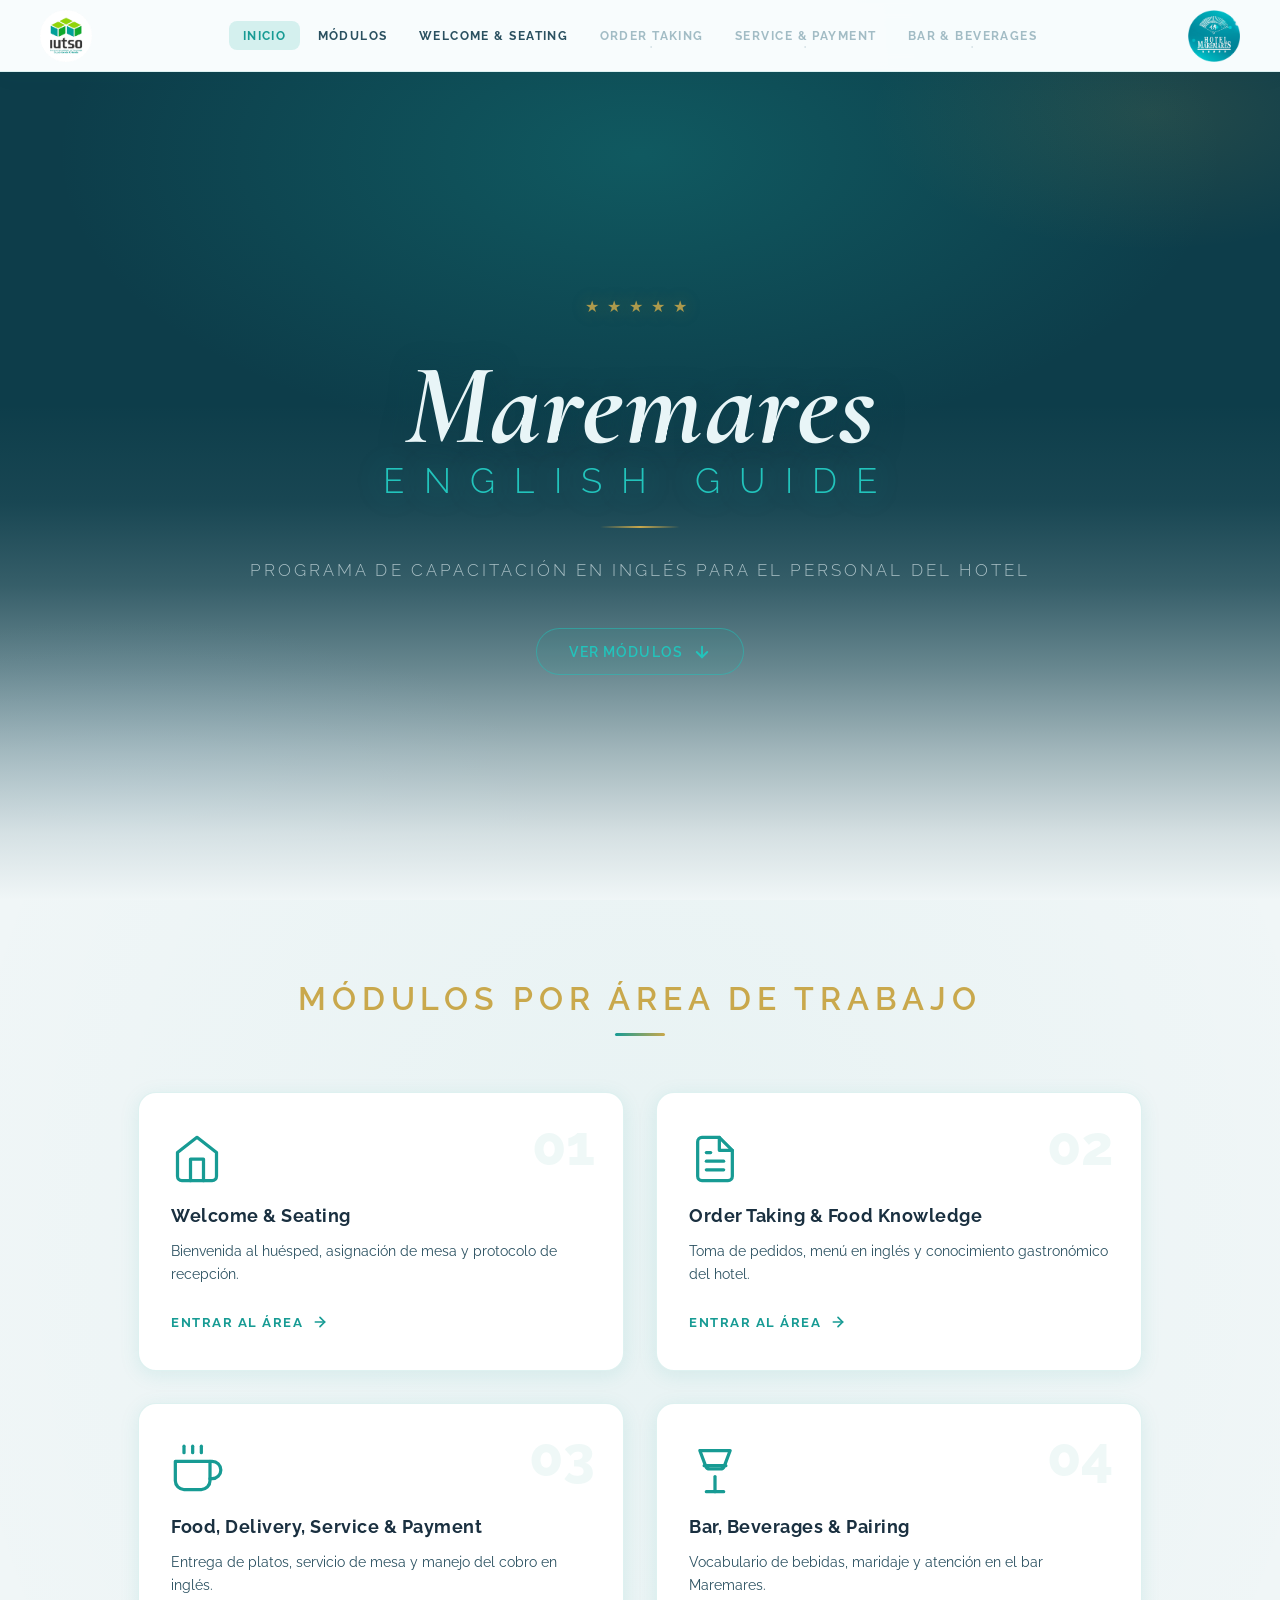
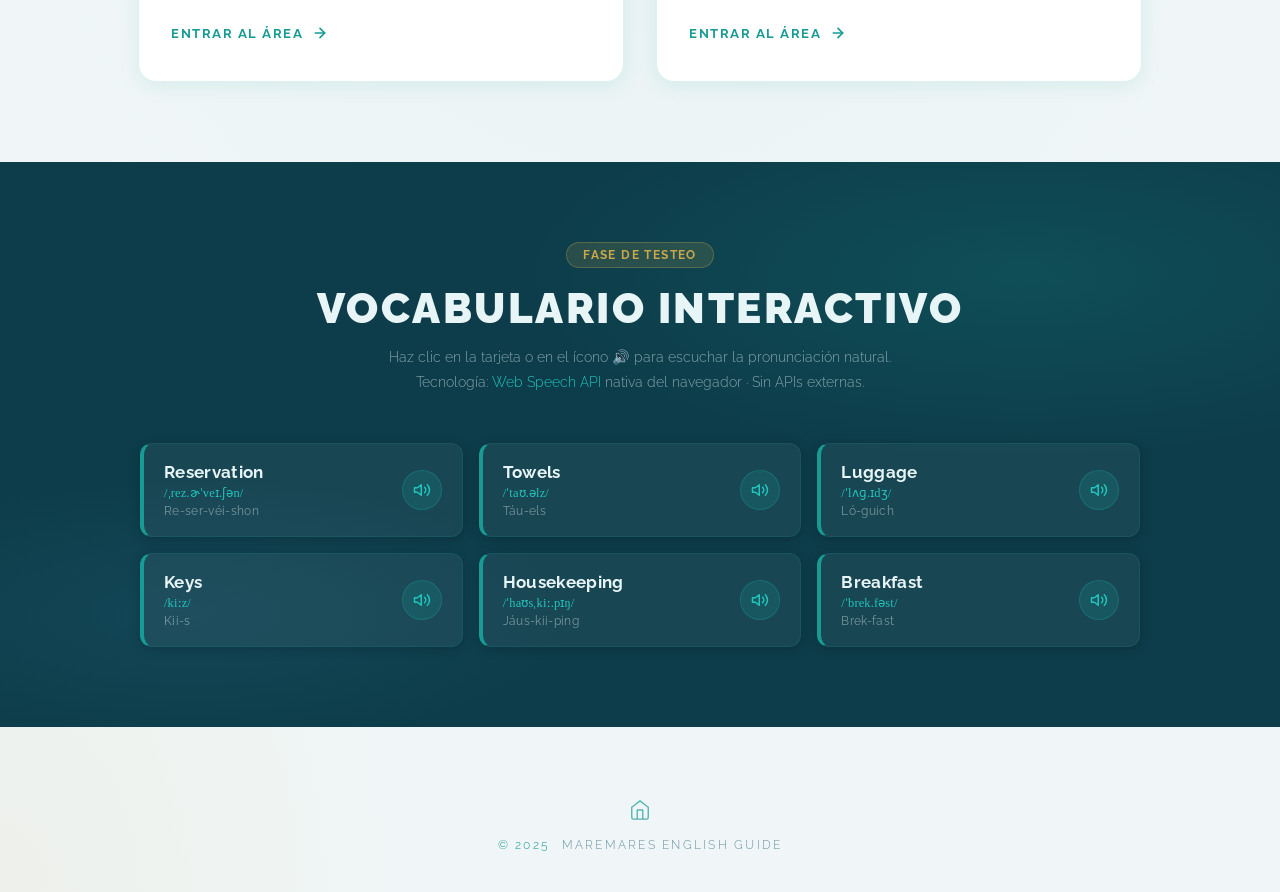
==== index.html @ 32807b3a "Add files via upload" ====
<!DOCTYPE html>
<html lang="es">
<head>
    <meta charset="UTF-8">
    <meta name="viewport" content="width=device-width, initial-scale=1.0">
    <title>Maremares English Guide</title>

    <!-- Google Fonts:
         · Cormorant Garamond → serif de alta gama para el título del hero (usado por marcas como Hermès)
         · Raleway            → geométrica elegante para nav, badges y UI general
    -->
    <link rel="preconnect" href="https://fonts.googleapis.com">
    <link rel="preconnect" href="https://fonts.gstatic.com" crossorigin>
    <link href="https://fonts.googleapis.com/css2?family=Cormorant+Garamond:ital,wght@0,300;0,400;0,500;0,600;0,700;1,300;1,400&family=Raleway:wght@200;300;400;500;600;700;800;900&display=swap" rel="stylesheet">

    <!-- Hoja de estilos principal -->
    <link rel="stylesheet" href="./assets/css/styles.css">
</head>
<body>

    <!-- ==============================
         1. CABECERA (HEADER) + NAV
         Logo izquierda · Nav central · Logo derecha
    ============================== -->
    <header class="site-header">
        <!-- Logo izquierdo: Universidad IUTSO → enlaza a iutso.com -->
        <div class="header-logo header-logo--left">
            <a href="https://www.iutso.com" target="_blank" rel="noopener noreferrer" aria-label="Visitar sitio web de IUTSO">
                <img src="./assets/img/logo-iutso.png" alt="Logo IUTSO">
            </a>
        </div>

        <!-- Navegación central -->
        <nav class="site-nav" aria-label="Navegación principal">
            <a href="#" class="nav-link nav-link--active">Inicio</a>
            <a href="#modulesSection" class="nav-link">Módulos</a>
            <!-- Enlace al Módulo 1 ya creado -->
            <a href="welcome.html" class="nav-link">Welcome &amp; Seating</a>
            <a href="#" class="nav-link nav-link--disabled" aria-disabled="true" title="Próximamente">Order Taking</a>
            <a href="#" class="nav-link nav-link--disabled" aria-disabled="true" title="Próximamente">Service &amp; Payment</a>
            <a href="#" class="nav-link nav-link--disabled" aria-disabled="true" title="Próximamente">Bar &amp; Beverages</a>
        </nav>

        <!-- Logo derecho: Hotel Maremares → enlaza a hotelmaremares.com -->
        <div class="header-logo header-logo--right">
            <a href="https://hotelmaremares.com/" target="_blank" rel="noopener noreferrer" aria-label="Visitar sitio web del Hotel Maremares">
                <img src="./assets/img/logo-maremare.png" alt="Logo Hotel Maremares">
            </a>
        </div>
    </header>

    <!-- ==============================
         2. SECCIÓN HERO — Pantalla completa, sin caja.
         El título ocupa todo el ancho. Fondo degradado turquesa-azul.
    ============================== -->
    <section class="hero-section" id="heroCard">
        <!-- Capa de degradado decorativo (no tapa el fondo, le da ambiente) -->
        <div class="hero-bg-overlay" aria-hidden="true"></div>

        <!-- Contenido centrado verticalmente -->
        <div class="hero-content">
            <div class="hero-stars" aria-hidden="true">★★★★★</div>

            <h1 class="hero-title">
                <span class="hero-title__main">Maremares</span>
                <span class="hero-title__accent">English Guide</span>
            </h1>

            <div class="hero-divider" aria-hidden="true"></div>

            <p class="hero-subtitle">
                Programa de capacitación en inglés para el personal del hotel
            </p>

            <!-- CTA: lleva al grid de módulos con scroll suave -->
            <a href="#modulesSection" class="hero-cta">
                Ver módulos
                <svg xmlns="http://www.w3.org/2000/svg" viewBox="0 0 24 24" fill="none" stroke="currentColor" stroke-width="2.5" stroke-linecap="round" stroke-linejoin="round">
                    <line x1="12" y1="5" x2="12" y2="19"/><polyline points="19,12 12,19 5,12"/>
                </svg>
            </a>
        </div>
    </section>

    <!-- ==============================
         3. SECCIÓN DE MÓDULOS (GRID 2x2)
         Las tarjetas aparecen con animación al hacer scroll (IntersectionObserver).
    ============================== -->
    <section class="modules-section" id="modulesSection">
        <!-- Título de sección (también animado con IntersectionObserver) -->
        <div class="modules-header reveal-element">
            <h2 class="modules-title">Módulos por Área de Trabajo</h2>
            <div class="modules-title-bar" aria-hidden="true"></div>
        </div>

        <!-- Grid 2x2 de tarjetas -->
        <div class="modules-grid" id="modulesGrid">

            <!-- TARJETA 1: Welcome & Seating -->
            <a href="welcome.html" class="module-card reveal-element">
                <div class="module-card__icon" aria-hidden="true">
                    <!-- Ícono SVG: puerta / bienvenida -->
                    <svg xmlns="http://www.w3.org/2000/svg" viewBox="0 0 24 24" fill="none" stroke="currentColor" stroke-width="1.5" stroke-linecap="round" stroke-linejoin="round">
                        <path d="M3 9l9-7 9 7v11a2 2 0 0 1-2 2H5a2 2 0 0 1-2-2z"/>
                        <polyline points="9,22 9,12 15,12 15,22"/>
                    </svg>
                </div>
                <div class="module-card__number" aria-hidden="true">01</div>
                <h3 class="module-card__title">Welcome &amp; Seating</h3>
                <p class="module-card__desc">Bienvenida al huésped, asignación de mesa y protocolo de recepción.</p>
                <div class="module-card__cta">
                    <span>Entrar al Área</span>
                    <svg class="cta-arrow" xmlns="http://www.w3.org/2000/svg" viewBox="0 0 24 24" fill="none" stroke="currentColor" stroke-width="2.5" stroke-linecap="round" stroke-linejoin="round">
                        <line x1="5" y1="12" x2="19" y2="12"/><polyline points="12,5 19,12 12,19"/>
                    </svg>
                </div>
            </a>

            <!-- TARJETA 2: Order Taking & Food Knowledge -->
            <a href="#" class="module-card reveal-element">
                <div class="module-card__icon" aria-hidden="true">
                    <!-- Ícono SVG: bloc de notas / pedido -->
                    <svg xmlns="http://www.w3.org/2000/svg" viewBox="0 0 24 24" fill="none" stroke="currentColor" stroke-width="1.5" stroke-linecap="round" stroke-linejoin="round">
                        <path d="M14 2H6a2 2 0 0 0-2 2v16a2 2 0 0 0 2 2h12a2 2 0 0 0 2-2V8z"/>
                        <polyline points="14,2 14,8 20,8"/>
                        <line x1="16" y1="13" x2="8" y2="13"/><line x1="16" y1="17" x2="8" y2="17"/>
                        <polyline points="10,9 9,9 8,9"/>
                    </svg>
                </div>
                <div class="module-card__number" aria-hidden="true">02</div>
                <h3 class="module-card__title">Order Taking &amp; Food Knowledge</h3>
                <p class="module-card__desc">Toma de pedidos, menú en inglés y conocimiento gastronómico del hotel.</p>
                <div class="module-card__cta">
                    <span>Entrar al Área</span>
                    <svg class="cta-arrow" xmlns="http://www.w3.org/2000/svg" viewBox="0 0 24 24" fill="none" stroke="currentColor" stroke-width="2.5" stroke-linecap="round" stroke-linejoin="round">
                        <line x1="5" y1="12" x2="19" y2="12"/><polyline points="12,5 19,12 12,19"/>
                    </svg>
                </div>
            </a>

            <!-- TARJETA 3: Food, Delivery, Service & Payment -->
            <a href="#" class="module-card reveal-element">
                <div class="module-card__icon" aria-hidden="true">
                    <!-- Ícono SVG: bandeja / servicio -->
                    <svg xmlns="http://www.w3.org/2000/svg" viewBox="0 0 24 24" fill="none" stroke="currentColor" stroke-width="1.5" stroke-linecap="round" stroke-linejoin="round">
                        <path d="M18 8h1a4 4 0 0 1 0 8h-1"/>
                        <path d="M2 8h16v9a4 4 0 0 1-4 4H6a4 4 0 0 1-4-4V8z"/>
                        <line x1="6" y1="1" x2="6" y2="4"/><line x1="10" y1="1" x2="10" y2="4"/>
                        <line x1="14" y1="1" x2="14" y2="4"/>
                    </svg>
                </div>
                <div class="module-card__number" aria-hidden="true">03</div>
                <h3 class="module-card__title">Food, Delivery, Service &amp; Payment</h3>
                <p class="module-card__desc">Entrega de platos, servicio de mesa y manejo del cobro en inglés.</p>
                <div class="module-card__cta">
                    <span>Entrar al Área</span>
                    <svg class="cta-arrow" xmlns="http://www.w3.org/2000/svg" viewBox="0 0 24 24" fill="none" stroke="currentColor" stroke-width="2.5" stroke-linecap="round" stroke-linejoin="round">
                        <line x1="5" y1="12" x2="19" y2="12"/><polyline points="12,5 19,12 12,19"/>
                    </svg>
                </div>
            </a>

            <!-- TARJETA 4: Bar, Beverages & Pairing -->
            <a href="#" class="module-card reveal-element">
                <div class="module-card__icon" aria-hidden="true">
                    <!-- Ícono SVG: copa de vino -->
                    <svg xmlns="http://www.w3.org/2000/svg" viewBox="0 0 24 24" fill="none" stroke="currentColor" stroke-width="1.5" stroke-linecap="round" stroke-linejoin="round">
                        <path d="M8 22h8"/><path d="M7 10h10"/>
                        <path d="M12 15v7"/><path d="M5 3h14l-2.7 7.2a2 2 0 0 1-1.9 1.3H9.6a2 2 0 0 1-1.9-1.3L5 3z"/>
                    </svg>
                </div>
                <div class="module-card__number" aria-hidden="true">04</div>
                <h3 class="module-card__title">Bar, Beverages &amp; Pairing</h3>
                <p class="module-card__desc">Vocabulario de bebidas, maridaje y atención en el bar Maremares.</p>
                <div class="module-card__cta">
                    <span>Entrar al Área</span>
                    <svg class="cta-arrow" xmlns="http://www.w3.org/2000/svg" viewBox="0 0 24 24" fill="none" stroke="currentColor" stroke-width="2.5" stroke-linecap="round" stroke-linejoin="round">
                        <line x1="5" y1="12" x2="19" y2="12"/><polyline points="12,5 19,12 12,19"/>
                    </svg>
                </div>
            </a>

        </div><!-- /modules-grid -->
    </section>

    <!-- ======================================================
         3B. SECCIÓN DE PRUEBA: VOCABULARIO INTERACTIVO
         Prueba provisional de pronunciación con Web Speech API.
         Ubicada antes del footer, independiente del grid de módulos.
    ====================================================== -->
    <section class="vocab-test-section" id="vocab-test" aria-label="Prueba de vocabulario interactivo">

        <!-- Cabecera de la sección -->
        <div class="vocab-test-header">
            <span class="vocab-test-badge">Fase de Testeo</span>
            <h2 class="vocab-test-title">Vocabulario Interactivo</h2>
            <p class="vocab-test-subtitle">
                Haz clic en la tarjeta o en el ícono <strong>🔊</strong> para escuchar la pronunciación natural.<br>
                Tecnología: <em>Web Speech API</em> nativa del navegador · Sin APIs externas.
            </p>
        </div>

        <!-- Grid de tarjetas de vocabulario -->
        <div class="vocab-grid-container" id="vocabGrid">

            <!-- Tarjeta 1 -->
            <div class="vocab-card" data-word="Reservation" role="button" tabindex="0" aria-label="Escuchar pronunciación de Reservation">
                <div class="vocab-card__body">
                    <span class="vocab-word">Reservation</span>
                    <span class="vocab-phonetic">/ˌrez.ɚˈveɪ.ʃən/</span>
                    <span class="vocab-guide">Re-ser-véi-shon</span>
                </div>
                <button class="vocab-speak-btn" aria-label="Reproducir Reservation" title="Escuchar">
                    <svg xmlns="http://www.w3.org/2000/svg" viewBox="0 0 24 24" fill="none" stroke="currentColor" stroke-width="2" stroke-linecap="round" stroke-linejoin="round">
                        <polygon points="11,5 6,9 2,9 2,15 6,15 11,19"/>
                        <path d="M19.07 4.93a10 10 0 0 1 0 14.14"/>
                        <path d="M15.54 8.46a5 5 0 0 1 0 7.07"/>
                    </svg>
                </button>
            </div>

            <!-- Tarjeta 2 -->
            <div class="vocab-card" data-word="Towels" role="button" tabindex="0" aria-label="Escuchar pronunciación de Towels">
                <div class="vocab-card__body">
                    <span class="vocab-word">Towels</span>
                    <span class="vocab-phonetic">/ˈtaʊ.əlz/</span>
                    <span class="vocab-guide">Táu-els</span>
                </div>
                <button class="vocab-speak-btn" aria-label="Reproducir Towels" title="Escuchar">
                    <svg xmlns="http://www.w3.org/2000/svg" viewBox="0 0 24 24" fill="none" stroke="currentColor" stroke-width="2" stroke-linecap="round" stroke-linejoin="round">
                        <polygon points="11,5 6,9 2,9 2,15 6,15 11,19"/>
                        <path d="M19.07 4.93a10 10 0 0 1 0 14.14"/>
                        <path d="M15.54 8.46a5 5 0 0 1 0 7.07"/>
                    </svg>
                </button>
            </div>

            <!-- Tarjeta 3 -->
            <div class="vocab-card" data-word="Luggage" role="button" tabindex="0" aria-label="Escuchar pronunciación de Luggage">
                <div class="vocab-card__body">
                    <span class="vocab-word">Luggage</span>
                    <span class="vocab-phonetic">/ˈlʌɡ.ɪdʒ/</span>
                    <span class="vocab-guide">Ló-guich</span>
                </div>
                <button class="vocab-speak-btn" aria-label="Reproducir Luggage" title="Escuchar">
                    <svg xmlns="http://www.w3.org/2000/svg" viewBox="0 0 24 24" fill="none" stroke="currentColor" stroke-width="2" stroke-linecap="round" stroke-linejoin="round">
                        <polygon points="11,5 6,9 2,9 2,15 6,15 11,19"/>
                        <path d="M19.07 4.93a10 10 0 0 1 0 14.14"/>
                        <path d="M15.54 8.46a5 5 0 0 1 0 7.07"/>
                    </svg>
                </button>
            </div>

            <!-- Tarjeta 4 -->
            <div class="vocab-card" data-word="Keys" role="button" tabindex="0" aria-label="Escuchar pronunciación de Keys">
                <div class="vocab-card__body">
                    <span class="vocab-word">Keys</span>
                    <span class="vocab-phonetic">/kiːz/</span>
                    <span class="vocab-guide">Kii-s</span>
                </div>
                <button class="vocab-speak-btn" aria-label="Reproducir Keys" title="Escuchar">
                    <svg xmlns="http://www.w3.org/2000/svg" viewBox="0 0 24 24" fill="none" stroke="currentColor" stroke-width="2" stroke-linecap="round" stroke-linejoin="round">
                        <polygon points="11,5 6,9 2,9 2,15 6,15 11,19"/>
                        <path d="M19.07 4.93a10 10 0 0 1 0 14.14"/>
                        <path d="M15.54 8.46a5 5 0 0 1 0 7.07"/>
                    </svg>
                </button>
            </div>

            <!-- Tarjeta 5 -->
            <div class="vocab-card" data-word="Housekeeping" role="button" tabindex="0" aria-label="Escuchar pronunciación de Housekeeping">
                <div class="vocab-card__body">
                    <span class="vocab-word">Housekeeping</span>
                    <span class="vocab-phonetic">/ˈhaʊsˌkiː.pɪŋ/</span>
                    <span class="vocab-guide">Jáus-kii-ping</span>
                </div>
                <button class="vocab-speak-btn" aria-label="Reproducir Housekeeping" title="Escuchar">
                    <svg xmlns="http://www.w3.org/2000/svg" viewBox="0 0 24 24" fill="none" stroke="currentColor" stroke-width="2" stroke-linecap="round" stroke-linejoin="round">
                        <polygon points="11,5 6,9 2,9 2,15 6,15 11,19"/>
                        <path d="M19.07 4.93a10 10 0 0 1 0 14.14"/>
                        <path d="M15.54 8.46a5 5 0 0 1 0 7.07"/>
                    </svg>
                </button>
            </div>

            <!-- Tarjeta 6 -->
            <div class="vocab-card" data-word="Breakfast" role="button" tabindex="0" aria-label="Escuchar pronunciación de Breakfast">
                <div class="vocab-card__body">
                    <span class="vocab-word">Breakfast</span>
                    <span class="vocab-phonetic">/ˈbrek.fəst/</span>
                    <span class="vocab-guide">Brek-fast</span>
                </div>
                <button class="vocab-speak-btn" aria-label="Reproducir Breakfast" title="Escuchar">
                    <svg xmlns="http://www.w3.org/2000/svg" viewBox="0 0 24 24" fill="none" stroke="currentColor" stroke-width="2" stroke-linecap="round" stroke-linejoin="round">
                        <polygon points="11,5 6,9 2,9 2,15 6,15 11,19"/>
                        <path d="M19.07 4.93a10 10 0 0 1 0 14.14"/>
                        <path d="M15.54 8.46a5 5 0 0 1 0 7.07"/>
                    </svg>
                </button>
            </div>

        </div><!-- /vocab-grid-container -->
    </section><!-- /vocab-test-section -->


    <!-- ==============================
         4. FOOTER
         Minimalista, centrado, tipografía fina.
    ============================== -->
    <footer class="site-footer">
        <div class="footer-inner">
            <!-- Ícono Home SVG -->
            <a href="#" class="footer-home-link" aria-label="Ir al inicio">
                <svg class="footer-icon" xmlns="http://www.w3.org/2000/svg" viewBox="0 0 24 24" fill="none" stroke="currentColor" stroke-width="1.5" stroke-linecap="round" stroke-linejoin="round">
                    <path d="M3 9l9-7 9 7v11a2 2 0 0 1-2 2H5a2 2 0 0 1-2-2z"/>
                    <polyline points="9,22 9,12 15,12 15,22"/>
                </svg>
            </a>
            <p class="footer-text">
                <span class="footer-copy">&copy; 2025</span>
                Maremares English Guide
            </p>
        </div>
    </footer>

    <!-- Script principal al final del body (buena práctica: DOM ya cargado) -->
    <script src="./assets/js/main.js"></script>

</body>
</html>
---- assets/css/styles.css ----
/* ================================================================
   MAREMARES ENGLISH GUIDE — styles.css
   Hotel Maremares Lechería · 5 Estrellas
   ================================================================ */


/* ----------------------------------------------------------------
   1. VARIABLES GLOBALES (:root)  ← PALETA LUMINOSA "RESORT DE LUJO"
   Aquí centralizamos todos los colores, fuentes y valores reutilizables.
   Si quieres cambiar el turquesa de toda la app, solo cambias aquí.
   ---------------------------------------------------------------- */
:root {
    /* ── Turquesa Maremares (Color principal del logo) ── */
    --color-primary:        #179b94;   /* Turquesa vibrante: color corporativo principal */
    --color-primary-dark:   #0f7068;   /* Turquesa oscuro: hover, bordes activos */
    --color-primary-glow:   #22c4bc;   /* Turquesa claro: brillos, iconos */
    --color-primary-light:  #d4f0ee;   /* Turquesa muy pálido: fondos sutiles */

    /* ── Azul del Logo Maremares ──
       El azul que aparece en el logo NO es navy oscuro.
       Es un azul petróleo/acero, cercano al agua profunda del Caribe. */
    --color-blue:           #2a6b8a;   /* Azul Maremares: agua profunda */
    --color-blue-dark:      #1e4f67;   /* Azul oscuro: texto sobre claro, hover */
    --color-blue-light:     #ddedf5;   /* Azul muy claro: fondos de acento */

    /* ── Dorado 5 Estrellas ── */
    --color-gold:           #c9a84c;   /* Dorado suave: estrellas, líneas decorativas */
    --color-gold-light:     #e8c96a;   /* Dorado brillante: hover de detalles */

    /* ── Fondos ──
       El hero tiene su propio fondo oscuro turquesa-azul.
       El resto de la página (grid, footer) es claro y luminoso. */
    --bg-page:              #f0f6f7;   /* Fondo general: gris-agua muy claro */
    --bg-card:              #ffffff;   /* Tarjetas: blanco puro */
    --bg-hero:              #0d3d4a;   /* Hero: azul-petróleo profundo (como el océano) */

    /* ── Textos ── */
    --text-hero:            #e8f5f7;   /* Texto sobre fondo oscuro del hero */
    --text-dark:            #1a3040;   /* Títulos: azul marino muy oscuro */
    --text-body:            #2a5060;   /* Cuerpo: azul petróleo medio */
    --text-muted:           #6a92a0;   /* Secundario: azul grisáceo */
    --text-white:           #ffffff;

    /* ── Sombras con tinte turquesa ── */
    --shadow-card:          0 4px 20px rgba(23, 155, 148, 0.10);
    --shadow-card-hover:    0 14px 40px rgba(23, 155, 148, 0.24);

    /* ── Bordes ── */
    --border-card:          rgba(23, 155, 148, 0.14);
    --border-card-hover:    rgba(23, 155, 148, 0.55);

    /* ── Tipografía y Medidas ── */
    --font-primary:         'Raleway', sans-serif;      /* UI general: nav, botones, cards */
    --font-display:         'Cormorant Garamond', serif; /* Títulos hero: elegancia de lujo */
    --spacing-section:      5rem;
    --radius-card:          18px;
    --transition-smooth:    0.35s cubic-bezier(0.25, 0.46, 0.45, 0.94);
}


/* ----------------------------------------------------------------
   2. RESET Y BASE GLOBAL
   ---------------------------------------------------------------- */
*, *::before, *::after {
    margin: 0;
    padding: 0;
    box-sizing: border-box;
}

html {
    scroll-behavior: smooth; /* Scroll suave al hacer clic en anclas */
    font-size: 16px;
}

body {
    font-family: var(--font-primary);
    /* Usamos la nueva variable de fondo luminoso claro */
    background-color: var(--bg-page);
    /* Los textos ahora son oscuros (legibles sobre fondo claro) */
    color: var(--text-dark);
    min-height: 100vh;
    overflow-x: hidden;

    /* ✨ Gradientes de luz: turquesa y dorado MUY sutiles sobre fondo claro.
       Simulan el reflejo de la luz natural en una piscina de resort.
       Si subes mucho la opacidad el fondo se ve "sucio"; este nivel es el justo. */
    background-image:
        /* Halo turquesa suave en la esquina superior derecha (luz de ventana) */
        radial-gradient(ellipse 60% 40% at 95% 0%,   rgba(23, 155, 148, 0.09) 0%, transparent 70%),
        /* Halo dorado muy tenue en la esquina inferior izquierda */
        radial-gradient(ellipse 50% 35% at 0%  100%, rgba(201, 168, 76,  0.07) 0%, transparent 65%),
        /* Halo turquesa suave centrado (profundidad de piscina) */
        radial-gradient(ellipse 80% 50% at 50% 50%,  rgba(23, 155, 148, 0.04) 0%, transparent 70%);
}

a {
    text-decoration: none;
    color: inherit;
}

img {
    display: block;
    max-width: 100%;
    height: auto;
}


/* ----------------------------------------------------------------
   3. HEADER + NAV
   Logos en los extremos · Nav funcional en el centro.
   ---------------------------------------------------------------- */
.site-header {
    display: flex;
    justify-content: space-between;
    align-items: center;
    padding: 0 2.5rem;          /* Sin padding vertical: la altura la dan los logos */
    height: 72px;               /* Altura fija: el nav queda perfectamente centrado */
    position: sticky;
    top: 0;
    z-index: 1000;              /* Prioridad superior para que el contenido no se superponga */

    /* Fondo blanco translúcido: crea separación del hero sin cortar el color */
    background: rgba(248, 252, 253, 0.96);
    backdrop-filter: blur(10px);
    -webkit-backdrop-filter: blur(10px);
    border-bottom: 1px solid rgba(23, 155, 148, 0.12);
    box-shadow: 0 1px 20px rgba(13, 61, 74, 0.08);
}

.header-logo {
    flex: 0 0 auto;             /* Los logos NO se estiran: tamaño fijo */
}

.header-logo--left {
    display: flex;
    justify-content: flex-start;
}

.header-logo--right {
    display: flex;
    justify-content: flex-end;
}

.header-logo img {
    height: 52px;
    width: auto;
    object-fit: contain;
    transition: transform var(--transition-smooth), opacity var(--transition-smooth);
}

.header-logo img:hover {
    transform: scale(1.05);
    opacity: 0.85;
}

/* ── NAVEGACIÓN CENTRAL ──
   flex: 1 hace que el nav ocupe todo el espacio entre los dos logos.
   El nav agrupa sus links con justify-content: center. */
.site-nav {
    display: flex;
    align-items: center;
    justify-content: center;
    gap: 0.25rem;
    flex: 1;                    /* Ocupa todo el espacio entre logos */
    padding: 0 1.5rem;
}

.nav-link {
    padding: 0.45rem 0.85rem;
    border-radius: 8px;
    font-size: 0.75rem;
    font-weight: 700;               /* Raleway 700: nítido y limpio en tamaños pequeños */
    letter-spacing: 0.12em;         /* Raleway luce mejor con más espacio entre letras */
    text-transform: uppercase;      /* Mayúsculas: estilo de nav de revista de lujo */
    color: var(--text-body);
    white-space: nowrap;
    transition: background var(--transition-smooth), color var(--transition-smooth);
    position: relative;
}

/* Link activo: resaltado turquesa */
.nav-link--active {
    color: var(--color-primary);
    background: var(--color-primary-light);
}

/* Hover en links normales */
.nav-link:not(.nav-link--disabled):not(.nav-link--active):hover {
    background: var(--color-primary-light);
    color: var(--color-primary-dark);
}

/* Links deshabilitados (páginas no creadas aún):
   se ven apagados y muestran un tooltip "Próximamente" via title attr */
.nav-link--disabled {
    color: var(--text-muted);
    opacity: 0.6;
    cursor: not-allowed;
    pointer-events: none;       /* No hacen nada al hacer clic */
}

/* Pequeño punto indicador bajo los links de área (secciones internas) */
.nav-link--disabled::after {
    content: '·';
    position: absolute;
    bottom: -2px;
    left: 50%;
    transform: translateX(-50%);
    color: var(--text-muted);
    font-size: 0.6rem;
    opacity: 0.5;
}


/* ----------------------------------------------------------------
   4. HERO SECTION — PANTALLA COMPLETA
   Sin caja ni glassmorphism. El fondo ES el diseño.
   Fondo: azul-petróleo del logo, con capas de luz.
   ---------------------------------------------------------------- */
.hero-section {
    position: relative;
    display: flex;
    justify-content: center;
    align-items: center;
    /* 100svh: viewport dinámico (descuenta la barra del navegador en móvil) */
    min-height: calc(100svh - 72px);
    width: 100%;
    overflow: hidden;
    text-align: center;

    /* Fondo base: el azul-petróleo oscuro del logo Maremares */
    background-color: var(--bg-hero);

    /* Capas de luz sobre el fondo oscuro: dan la sensación de piscina iluminada */
    background-image:
        /* Luz principal: turquesa suave desde arriba al centro */
        radial-gradient(ellipse 70% 55% at 50% 10%, rgba(23, 155, 148, 0.30) 0%, transparent 65%),
        /* Luz secundaria: azul desde abajo-izquierda (reflejo de agua) */
        radial-gradient(ellipse 55% 40% at 10% 90%, rgba(42, 107, 138, 0.35) 0%, transparent 60%),
        /* Brillo dorado muy sutil en la esquina superior derecha */
        radial-gradient(ellipse 40% 30% at 90% 5%,  rgba(201, 168, 76,  0.12) 0%, transparent 55%);
}

/* Overlay de gradiente inferior: crea una transición suave hacia la siguiente sección */
.hero-bg-overlay {
    position: absolute;
    inset: 0;
    /* Degradado con múltiples paradas intermedias para una transición suave.
       La clave es no dar saltos bruscos de opacidad: cada paso es pequeño.
       Empieza a desvanecerse desde el 40% y llega al color del fondo al 100%. */
    background: linear-gradient(
        to bottom,
        transparent                     0%,
        transparent                    40%,   /* Zona limpia: el fondo del hero se ve íntegro */
        rgba(240, 246, 247, 0.05)      52%,   /* Apenas empieza — casi imperceptible */
        rgba(240, 246, 247, 0.18)      62%,   /* Suave inicio visible */
        rgba(240, 246, 247, 0.40)      72%,   /* Aceleración gradual */
        rgba(240, 246, 247, 0.65)      82%,   /* Zona media: ya se nota el claro */
        rgba(240, 246, 247, 0.88)      92%,   /* Casi llegando al fondo de la página */
        var(--bg-page)                100%    /* Funde perfectamente con la sección de módulos */
    );
    pointer-events: none;
}

/* Contenedor del texto: centrado, ocupa el ancho total */
.hero-content {
    position: relative;         /* Para estar sobre el overlay */
    z-index: 1;
    width: 100%;
    max-width: 1000px;
    padding: 4rem 2rem;

    /* Animación de entrada */
    animation: heroFadeUp 0.9s ease-out forwards;
    opacity: 0;
}

/* Estrellas doradas */
.hero-stars {
    font-size: 1rem;
    letter-spacing: 0.5rem;
    color: var(--color-gold);
    margin-bottom: 2rem;
    opacity: 0.85;
    text-shadow: 0 0 20px rgba(201, 168, 76, 0.5);
}

/* Título: ahora ocupa casi todo el ancho de la pantalla */
.hero-title {
    line-height: 1.0;
    margin-bottom: 1.75rem;
}

.hero-title__main {
    display: block;
    /* clamp(mínimo, valor-fluido, máximo):
       en móvil: 3rem · en pantallas medianas: escala · en escritorio: 7rem */
    font-size: clamp(3rem, 9vw, 7.5rem);
    font-weight: 700;
    font-family: var(--font-display);   /* Cormorant Garamond: serif de lujo */
    font-style: italic;                 /* La cursiva en serif de alta gama da clase extra */
    letter-spacing: 0.01em;
    /* Blanco frío con tono celeste: legible sobre fondo oscuro de petróleo */
    color: var(--text-hero);
    /* Sombra de texto sutil para que resalte sobre las luces del fondo */
    text-shadow: 0 4px 30px rgba(13, 61, 74, 0.5);
}

.hero-title__accent {
    display: block;
    font-size: clamp(1rem, 3.2vw, 2.2rem);
    font-weight: 300;               /* Raleway 300: fino y elegante */
    letter-spacing: 0.55em;         /* Espaciado amplio: típico de marcas de lujo */
    text-transform: uppercase;
    /* Turquesa claro-brillante: complementa el azul del fondo */
    color: var(--color-primary-glow);
    text-shadow: 0 0 30px rgba(34, 196, 188, 0.4);
}

/* Separador dorado más ancho ahora que el título es grande */
.hero-divider {
    width: 80px;
    height: 2px;
    background: linear-gradient(90deg, transparent, var(--color-gold), transparent);
    margin: 0 auto 2rem;
    border-radius: 2px;
}

/* Subtítulo: texto claro sobre oscuro */
.hero-subtitle {
    font-size: clamp(0.85rem, 2vw, 1.05rem);
    font-weight: 300;
    color: rgba(232, 245, 247, 0.65);  /* Blanco frío, más translúcido */
    letter-spacing: 0.18em;
    text-transform: uppercase;
    margin-bottom: 3rem;
}

/* Botón CTA — "Ver módulos" — lleva al grid con scroll suave */
.hero-cta {
    display: inline-flex;
    align-items: center;
    gap: 0.6rem;
    padding: 0.85rem 2rem;
    border-radius: 50px;         /* Píldora */
    font-size: 0.9rem;
    font-weight: 600;
    letter-spacing: 0.08em;
    text-transform: uppercase;

    /* Borde turquesa translúcido (estilo "ghost button" de lujo) */
    border: 1.5px solid rgba(34, 196, 188, 0.5);
    color: var(--color-primary-glow);
    background: rgba(23, 155, 148, 0.10);
    backdrop-filter: blur(4px);
    transition: all var(--transition-smooth);
}

.hero-cta svg {
    width: 18px;
    height: 18px;
    transition: transform var(--transition-smooth);
}

.hero-cta:hover {
    background: rgba(23, 155, 148, 0.25);
    border-color: rgba(34, 196, 188, 0.8);
    color: #ffffff;
    box-shadow: 0 0 25px rgba(23, 155, 148, 0.3);
}

/* La flecha baja en hover: refuerza visualmente la dirección del CTA */
.hero-cta:hover svg {
    transform: translateY(4px);
}

/* Animación keyframe: aparece subiendo desde abajo con fade */
@keyframes heroFadeUp {
    from {
        opacity: 0;
        transform: translateY(30px);
    }
    to {
        opacity: 1;
        transform: translateY(0);
    }
}


/* ----------------------------------------------------------------
   5. SECCIÓN DE MÓDULOS
   Grid 2x2 con tarjetas glassmorphism.
   ---------------------------------------------------------------- */
.modules-section {
    padding: var(--spacing-section) 3rem;
    max-width: 1100px;
    margin: 0 auto;
    width: 100%;
}

/* Encabezado de la sección */
.modules-header {
    text-align: center;
    margin-bottom: 3.5rem;
}

.modules-title {
    font-size: clamp(1.3rem, 3vw, 2rem);
    font-weight: 600;
    letter-spacing: 0.18em;
    text-transform: uppercase;
    color: var(--color-gold);
    margin-bottom: 1rem;
}

/* Barra decorativa bajo el título de módulos */
.modules-title-bar {
    width: 50px;
    height: 3px;
    background: linear-gradient(90deg, var(--color-primary), var(--color-gold));
    margin: 0 auto;
    border-radius: 4px;
}

/* ── GRID DE TARJETAS ──
   1 columna en móvil → 2 columnas en pantallas >= 768px */
.modules-grid {
    display: grid;
    grid-template-columns: 1fr;                  /* Móvil: 1 columna */
    gap: 1.5rem;
}

@media (min-width: 768px) {
    .modules-grid {
        grid-template-columns: repeat(2, 1fr);   /* Escritorio: 2x2 */
        gap: 2rem;
    }
}

/* ── TARJETA DE MÓDULO ──
   Sin glassmorphism: fondo blanco sólido.
   El "lujo" aquí viene de las sombras, el radio y la transición de hover. */
.module-card {
    position: relative;
    display: flex;
    flex-direction: column;
    padding: 2.5rem 2rem;
    cursor: pointer;
    overflow: hidden;

    /* Blanco puro: máxima limpieza y luminosidad */
    background: var(--bg-card);
    border: 1px solid var(--border-card);
    border-radius: var(--radius-card);

    /* Sombra en reposo: sutil pero teñida de turquesa.
       Esto es lo que diferencia una tarjeta de "resort" de una tarjeta
       genérica: la sombra azul-gris parece de oficina;
       la sombra turquesa parece de hotel junto al mar. */
    box-shadow: var(--shadow-card);

    transition:
        transform var(--transition-smooth),
        border-color var(--transition-smooth),
        box-shadow var(--transition-smooth);
}

/* Línea de acento turquesa en la parte superior: aparece en hover */
.module-card::before {
    content: '';
    position: absolute;
    top: 0;
    left: 0;
    right: 0;
    height: 3px;
    background: linear-gradient(90deg, var(--color-primary), var(--color-gold));
    border-radius: var(--radius-card) var(--radius-card) 0 0;
    opacity: 0;
    transition: opacity var(--transition-smooth);
}

/* ✨ HOVER: Aquí pasa la magia de la interactividad.
   translateY(-8px): eleva físicamente la tarjeta (sensación de "levantar").
   --shadow-card-hover: sombra más grande y turquesa = parece flotar.
   --border-card-hover: el borde se enciende en turquesa = retroalimentación visual clara. */
.module-card:hover {
    transform: translateY(-8px);
    border-color: var(--border-card-hover);
    box-shadow: var(--shadow-card-hover);
}

.module-card:hover::before {
    opacity: 1;
}

/* Número decorativo grande en esquina superior */
.module-card__number {
    position: absolute;
    top: 1.5rem;
    right: 1.75rem;
    font-size: 3.5rem;
    font-weight: 800;
    /* Turquesa muy tenue: solo textura, casi invisible */
    color: rgba(23, 155, 148, 0.07);
    line-height: 1;
    user-select: none;
    transition: color var(--transition-smooth);
}

.module-card:hover .module-card__number {
    /* En hover se nota un poco más el número */
    color: rgba(23, 155, 148, 0.13);
}

/* Ícono SVG de la tarjeta */
.module-card__icon {
    width: 52px;
    height: 52px;
    /* Turquesa vibrante: idéntico al color primario del logo */
    color: var(--color-primary);
    margin-bottom: 1.25rem;
    transition: transform var(--transition-smooth), color var(--transition-smooth);
}

.module-card:hover .module-card__icon {
    transform: scale(1.1) rotate(-5deg);
    /* En hover cambia a dorado: señal de "área activa" */
    color: var(--color-gold);
}

/* Título de la tarjeta */
.module-card__title {
    font-size: 1.1rem;
    font-weight: 700;
    /* Azul marino oscuro: máxima legibilidad sobre blanco */
    color: var(--text-dark);
    letter-spacing: 0.03em;
    margin-bottom: 0.75rem;
    line-height: 1.3;
}

/* Descripción breve */
.module-card__desc {
    font-size: 0.875rem;
    font-weight: 400;
    color: var(--text-body);
    line-height: 1.65;
    flex: 1;
    margin-bottom: 1.75rem;
}

/* CTA "Entrar al Área" */
.module-card__cta {
    display: flex;
    align-items: center;
    gap: 0.5rem;
    font-size: 0.8rem;
    font-weight: 700;
    letter-spacing: 0.12em;
    text-transform: uppercase;
    color: var(--color-primary);
    transition: gap var(--transition-smooth), color var(--transition-smooth);
}

.module-card:hover .module-card__cta {
    gap: 0.85rem;
    color: var(--color-primary-dark);
}

.cta-arrow {
    width: 16px;
    height: 16px;
    transition: transform var(--transition-smooth);
}

.module-card:hover .cta-arrow {
    transform: translateX(4px);
}


/* ----------------------------------------------------------------
   6. ANIMACIÓN DE SCROLL (IntersectionObserver)
   Todos los elementos con clase .reveal-element empiezan ocultos.
   JavaScript los anima al entrar en el viewport.
   ---------------------------------------------------------------- */

/* Estado inicial: invisible y desplazado hacia abajo */
.reveal-element {
    opacity: 0;
    transform: translateY(28px);
    transition:
        opacity 0.6s ease-out,
        transform 0.6s ease-out;
}

/* Estado final: visible y en su posición normal.
   JavaScript añade esta clase con un delay escalonado. */
.reveal-element.is-visible {
    opacity: 1;
    transform: translateY(0);
}


/* ----------------------------------------------------------------
   7. FOOTER
   Minimalista, centrado, tipografía fina.
   ---------------------------------------------------------------- */
.site-footer {
    padding: 2.5rem 2rem;
    border-top: 1px solid var(--border-glass);
    margin-top: 2rem;
}

.footer-inner {
    display: flex;
    flex-direction: column;
    align-items: center;
    gap: 0.75rem;
}

.footer-home-link {
    color: var(--color-primary);
    opacity: 0.7;
    transition: opacity var(--transition-smooth), transform var(--transition-smooth), color var(--transition-smooth);
}

.footer-home-link:hover {
    opacity: 1;
    color: var(--color-gold);
    transform: translateY(-2px);
}

.footer-icon {
    width: 22px;
    height: 22px;
}

.footer-text {
    font-size: 0.78rem;
    font-weight: 300;
    letter-spacing: 0.18em;
    text-transform: uppercase;
    color: var(--text-muted);
}

.footer-copy {
    color: var(--color-primary);
    margin-right: 0.4rem;
}


/* ================================================================
   7. SECCIÓN PRUEBA: VOCABULARIO INTERACTIVO
   Diseño adaptado a la paleta Maremares.
   Independiente del grid de módulos.
   ================================================================ */

/* ── Contenedor de la sección ── */
.vocab-test-section {
    /* Mismo fondo oscuro que el hero: da continuidad sin romper la página */
    background-color: var(--bg-hero);
    background-image:
        radial-gradient(ellipse 60% 50% at 80% 20%, rgba(23, 155, 148, 0.18) 0%, transparent 65%),
        radial-gradient(ellipse 50% 40% at 15% 80%, rgba(42, 107, 138, 0.20) 0%, transparent 60%);
    padding: 5rem 2rem;
}

/* ── Cabecera de la sección ── */
.vocab-test-header {
    text-align: center;
    margin-bottom: 3rem;
}

/* Etiqueta "Fase de Testeo" */
.vocab-test-badge {
    display: inline-block;
    padding: 0.3rem 1rem;
    border-radius: 50px;
    font-size: 0.72rem;
    font-weight: 700;
    letter-spacing: 0.12em;
    text-transform: uppercase;
    /* Color: reutilizamos el dorado de los detalles del hotel */
    background: rgba(201, 168, 76, 0.15);
    color: var(--color-gold);
    border: 1px solid rgba(201, 168, 76, 0.30);
    margin-bottom: 1rem;
}

.vocab-test-title {
    /* Raleway 900 uppercase: bold e impactante, pero diferente al Cormorant
       italic del hero. Así "Maremares" conserva su fuente única. */
    font-family: var(--font-primary);   /* Raleway */
    font-style: normal;                 /* Sin cursiva: se diferencia del hero */
    font-size: clamp(1.6rem, 4vw, 2.6rem);
    font-weight: 900;
    text-transform: uppercase;
    letter-spacing: 0.06em;
    color: var(--text-hero);
    margin-bottom: 0.75rem;
}

.vocab-test-subtitle {
    font-size: 0.88rem;
    font-weight: 300;
    color: rgba(232, 245, 247, 0.55);
    line-height: 1.8;
    max-width: 580px;
    margin: 0 auto;
}

.vocab-test-subtitle strong {
    color: rgba(232, 245, 247, 0.80);
    font-weight: 600;
}

.vocab-test-subtitle em {
    color: var(--color-primary-glow);
    font-style: normal;
}

/* ── Grid de tarjetas: 1 columna → 2 → 3 ── */
.vocab-grid-container {
    display: grid;
    grid-template-columns: 1fr;           /* Móvil: 1 columna */
    gap: 1rem;
    max-width: 1000px;
    margin: 0 auto;
}

@media (min-width: 580px) {
    .vocab-grid-container {
        grid-template-columns: repeat(2, 1fr);   /* Tablet: 2 columnas */
    }
}

@media (min-width: 860px) {
    .vocab-grid-container {
        grid-template-columns: repeat(3, 1fr);   /* Escritorio: 3 columnas */
    }
}

/* ── Tarjeta de vocabulario ──
   Diseño basado en la imagen de referencia pero con paleta Maremares:
   fondo oscuro translúcido, borde lateral turquesa, sin borde azul-claro. */
.vocab-card {
    display: flex;
    align-items: center;
    justify-content: space-between;
    gap: 1rem;
    padding: 1.1rem 1.25rem;
    border-radius: 12px;
    cursor: pointer;

    /* Fondo: cristal oscuro sobre el fondo petróleo de la sección */
    background: rgba(255, 255, 255, 0.05);
    border: 1px solid rgba(23, 155, 148, 0.18);
    /* Borde lateral izquierdo turquesa: el acento visual principal de la tarjeta */
    border-left: 4px solid var(--color-primary);

    /* Sombra muy sutil */
    box-shadow: 0 2px 12px rgba(0, 0, 0, 0.20);
    transition:
        background var(--transition-smooth),
        border-left-color var(--transition-smooth),
        transform var(--transition-smooth),
        box-shadow var(--transition-smooth);
}

/* Hover normal: eleva la tarjeta y cambia el borde a dorado */
.vocab-card:hover {
    background: rgba(255, 255, 255, 0.09);
    border-left-color: var(--color-gold);   /* Borde lateral pasa a dorado en hover */
    transform: translateY(-2px);
    box-shadow: 0 6px 20px rgba(0, 0, 0, 0.30);
}

/* Estado activo (reproduciendo): destaca con turquesa más fuerte */
.vocab-card.is-speaking {
    background: rgba(23, 155, 148, 0.12);
    border-left-color: var(--color-primary-glow);
    box-shadow: 0 0 0 2px rgba(34, 196, 188, 0.25), 0 6px 20px rgba(0, 0, 0, 0.30);
}

/* ── Cuerpo de texto de la tarjeta ── */
.vocab-card__body {
    display: flex;
    flex-direction: column;
    gap: 0.2rem;
    flex: 1;
    min-width: 0;                /* Evita que el texto rompa el layout en pantallas pequeñas */
}

/* Palabra en inglés: protagonista */
.vocab-word {
    font-size: 1.05rem;
    font-weight: 700;
    color: var(--text-hero);
    letter-spacing: 0.02em;
    line-height: 1.2;
}

/* Transcripción IPA */
.vocab-phonetic {
    font-size: 0.78rem;
    font-weight: 400;
    color: var(--color-primary-glow);   /* Turquesa claro: se diferencia sin gritar */
    letter-spacing: 0.01em;
    font-family: 'Georgia', serif;      /* Serif para los símbolos IPA: se leen mejor */
}

/* Guía de pronunciación en español */
.vocab-guide {
    font-size: 0.72rem;
    font-weight: 400;
    color: rgba(232, 245, 247, 0.45);   /* Muy suave: información de apoyo, no protagonista */
    letter-spacing: 0.03em;
}

/* ── Botón altavoz ── */
.vocab-speak-btn {
    /* Reset de estilos de botón nativo */
    appearance: none;
    border: none;
    background: none;
    cursor: pointer;
    padding: 0;

    /* Contenedor circular turquesa */
    display: flex;
    align-items: center;
    justify-content: center;
    width: 40px;
    height: 40px;
    min-width: 40px;        /* No se achica en flex */
    border-radius: 50%;
    background: rgba(23, 155, 148, 0.20);
    border: 1.5px solid rgba(23, 155, 148, 0.35);
    color: var(--color-primary-glow);

    transition:
        background var(--transition-smooth),
        border-color var(--transition-smooth),
        transform var(--transition-smooth),
        color var(--transition-smooth);
}

.vocab-speak-btn svg {
    width: 18px;
    height: 18px;
    pointer-events: none;   /* El SVG no debe capturar el clic, solo el botón padre */
}

/* Hover en el botón */
.vocab-speak-btn:hover {
    background: rgba(23, 155, 148, 0.40);
    border-color: var(--color-primary-glow);
    transform: scale(1.08);
}

/* Estado activo / reproduciendo */
.vocab-speak-btn.is-speaking {
    background: var(--color-primary);
    border-color: var(--color-primary-glow);
    color: #ffffff;
    /* Pulso suave que indica que está "hablando" */
    animation: speakPulse 1s ease-in-out infinite;
}

/* Animación de pulso durante la reproducción */
@keyframes speakPulse {
    0%, 100% { box-shadow: 0 0 0 0 rgba(34, 196, 188, 0.4); }
    50%       { box-shadow: 0 0 0 8px rgba(34, 196, 188, 0); }
}


/* ----------------------------------------------------------------
   8. RESPONSIVE ADICIONAL
   ---------------------------------------------------------------- */

/* Tablet: se ocultan los links de área (muy largos en pantalla media) */
@media (max-width: 900px) {
    .nav-link--disabled {
        display: none;          /* Solo se ven "Inicio" y "Módulos" en tablet */
    }
}

/* Móvil: el nav se simplifica al máximo */
@media (max-width: 600px) {
    .site-header {
        padding: 0 1rem;
        height: 60px;
    }

    .header-logo img {
        height: 40px;
    }

    /* En móvil solo mostramos Inicio y Módulos */
    .site-nav {
        gap: 0;
        padding: 0 0.5rem;
    }

    .nav-link {
        font-size: 0.72rem;
        padding: 0.35rem 0.6rem;
    }

    .modules-section {
        padding: 3.5rem 1.25rem;
    }

    .module-card {
        padding: 1.75rem 1.25rem;
    }
}


/* ── Aviso para usuarios de Brave Browser ── */
.vocab-brave-notice {
    display: flex;
    align-items: flex-start;
    gap: 0.75rem;
    max-width: 1000px;
    margin: 0 auto 1.5rem;
    padding: 0.85rem 1.1rem;
    border-radius: 10px;
    background: rgba(201, 168, 76, 0.10);
    border: 1px solid rgba(201, 168, 76, 0.30);
    border-left: 4px solid var(--color-gold);
}

.vocab-brave-notice__icon {
    font-size: 1.2rem;
    flex-shrink: 0;
    margin-top: 0.05rem;
}

.vocab-brave-notice p {
    font-size: 0.82rem;
    color: rgba(232, 245, 247, 0.70);
    line-height: 1.6;
    flex: 1;
}

.vocab-brave-notice strong {
    color: var(--color-gold);
    font-weight: 600;
}

.vocab-brave-notice em {
    color: rgba(232, 245, 247, 0.90);
    font-style: normal;
    font-weight: 500;
}

.vocab-brave-notice__close {
    appearance: none;
    border: none;
    background: none;
    cursor: pointer;
    color: rgba(232, 245, 247, 0.40);
    font-size: 0.9rem;
    padding: 0.1rem 0.25rem;
    flex-shrink: 0;
    transition: color var(--transition-smooth);
}

.vocab-brave-notice__close:hover {
    color: var(--color-gold);
}
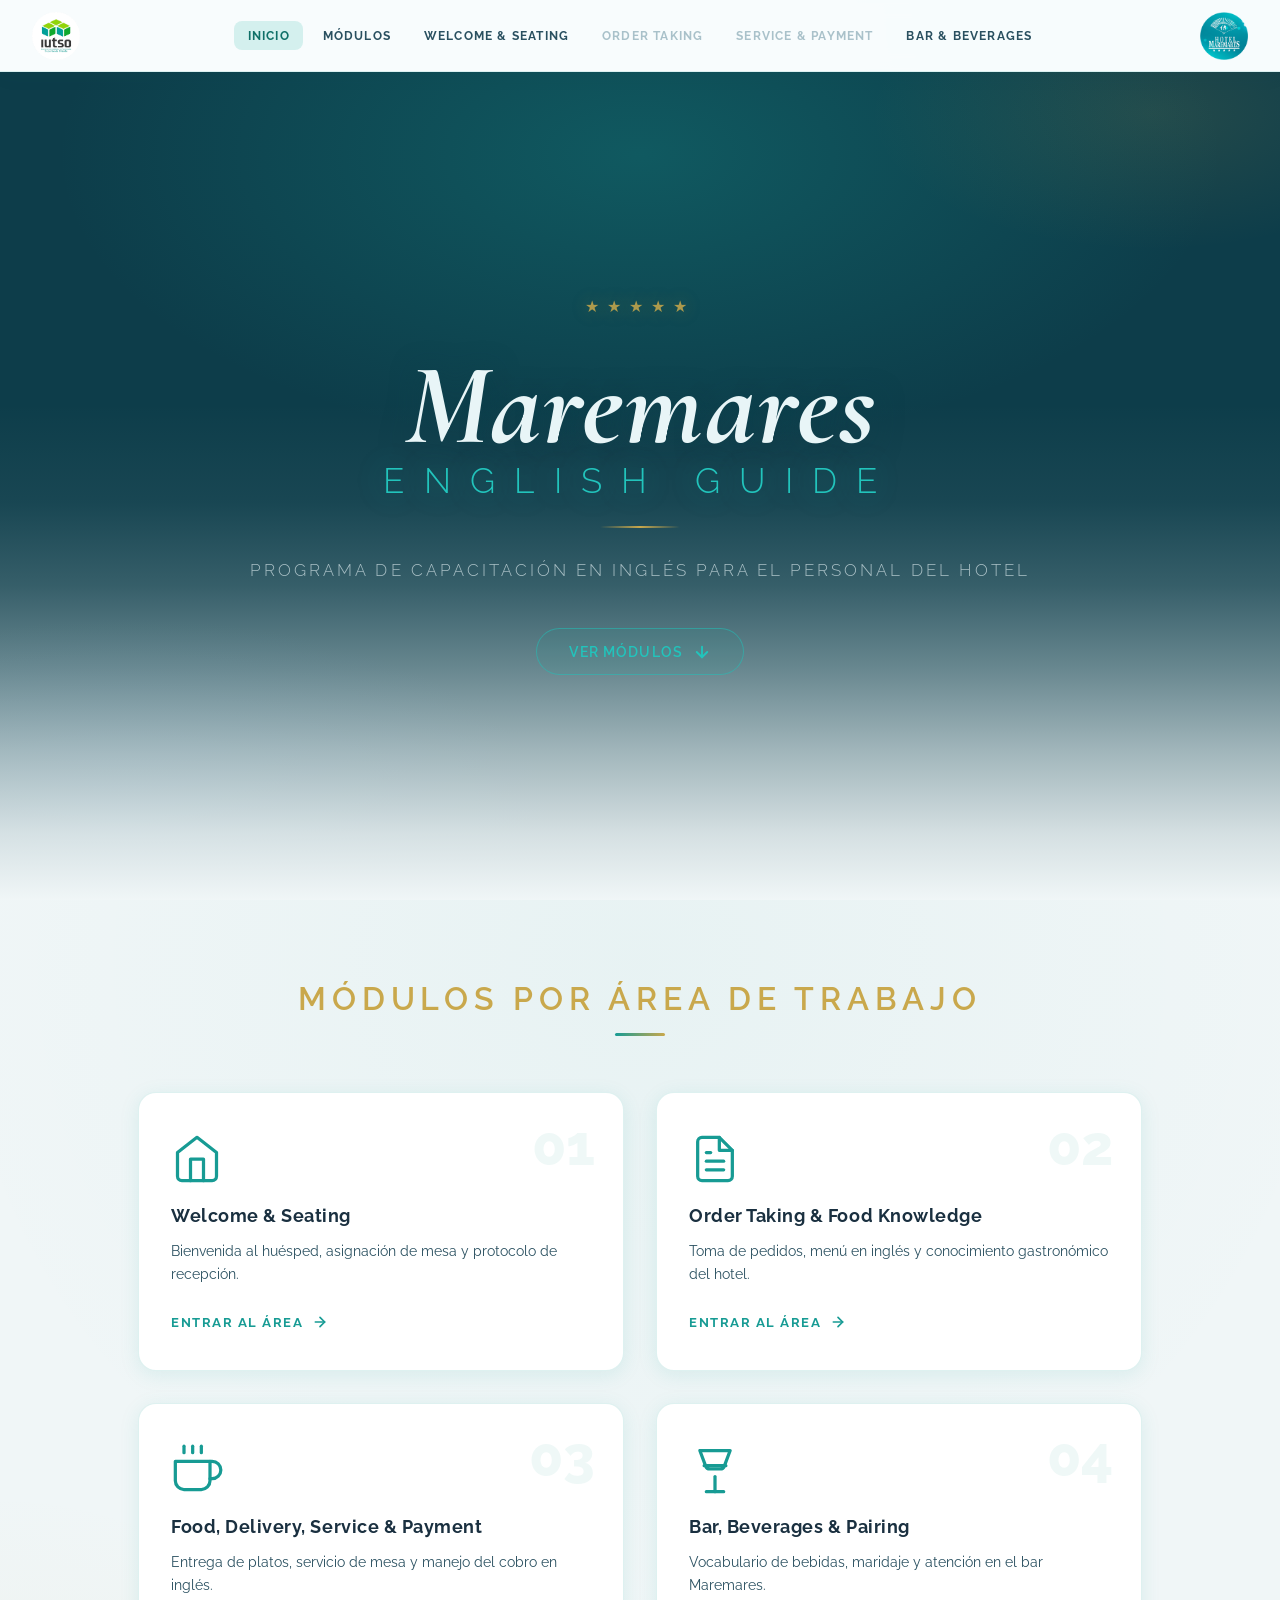
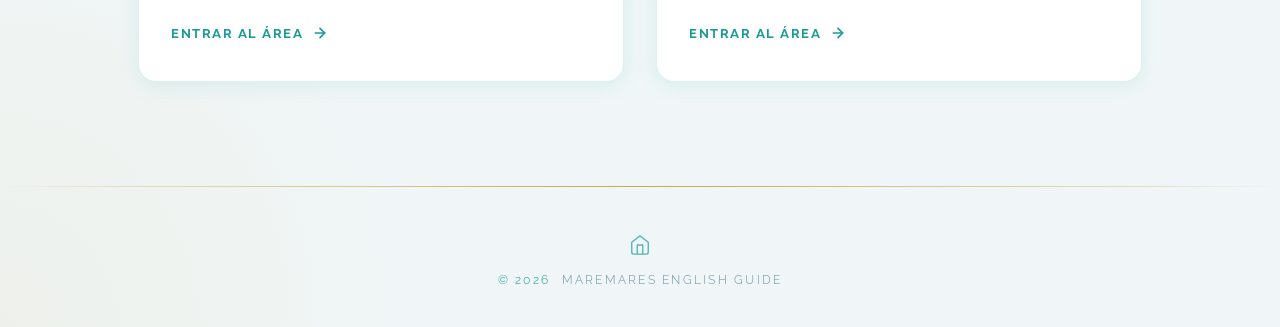
==== commit 755a04d7: "Bugs fixed & Web responsive 2 sections added" ====
--- a/index.html
+++ b/index.html
@@ -1,330 +1,210 @@
-<!DOCTYPE html>
-<html lang="es">
-<head>
-    <meta charset="UTF-8">
-    <meta name="viewport" content="width=device-width, initial-scale=1.0">
-    <title>Maremares English Guide</title>
-
-    <!-- Google Fonts:
-         · Cormorant Garamond → serif de alta gama para el título del hero (usado por marcas como Hermès)
-         · Raleway            → geométrica elegante para nav, badges y UI general
-    -->
-    <link rel="preconnect" href="https://fonts.googleapis.com">
-    <link rel="preconnect" href="https://fonts.gstatic.com" crossorigin>
-    <link href="https://fonts.googleapis.com/css2?family=Cormorant+Garamond:ital,wght@0,300;0,400;0,500;0,600;0,700;1,300;1,400&family=Raleway:wght@200;300;400;500;600;700;800;900&display=swap" rel="stylesheet">
-
-    <!-- Hoja de estilos principal -->
-    <link rel="stylesheet" href="./assets/css/styles.css">
-</head>
-<body>
-
-    <!-- ==============================
-         1. CABECERA (HEADER) + NAV
-         Logo izquierda · Nav central · Logo derecha
-    ============================== -->
-    <header class="site-header">
-        <!-- Logo izquierdo: Universidad IUTSO → enlaza a iutso.com -->
-        <div class="header-logo header-logo--left">
-            <a href="https://www.iutso.com" target="_blank" rel="noopener noreferrer" aria-label="Visitar sitio web de IUTSO">
-                <img src="./assets/img/logo-iutso.png" alt="Logo IUTSO">
-            </a>
-        </div>
-
-        <!-- Navegación central -->
-        <nav class="site-nav" aria-label="Navegación principal">
-            <a href="#" class="nav-link nav-link--active">Inicio</a>
-            <a href="#modulesSection" class="nav-link">Módulos</a>
-            <!-- Enlace al Módulo 1 ya creado -->
-            <a href="welcome.html" class="nav-link">Welcome &amp; Seating</a>
-            <a href="#" class="nav-link nav-link--disabled" aria-disabled="true" title="Próximamente">Order Taking</a>
-            <a href="#" class="nav-link nav-link--disabled" aria-disabled="true" title="Próximamente">Service &amp; Payment</a>
-            <a href="#" class="nav-link nav-link--disabled" aria-disabled="true" title="Próximamente">Bar &amp; Beverages</a>
-        </nav>
-
-        <!-- Logo derecho: Hotel Maremares → enlaza a hotelmaremares.com -->
-        <div class="header-logo header-logo--right">
-            <a href="https://hotelmaremares.com/" target="_blank" rel="noopener noreferrer" aria-label="Visitar sitio web del Hotel Maremares">
-                <img src="./assets/img/logo-maremare.png" alt="Logo Hotel Maremares">
-            </a>
-        </div>
-    </header>
-
-    <!-- ==============================
-         2. SECCIÓN HERO — Pantalla completa, sin caja.
-         El título ocupa todo el ancho. Fondo degradado turquesa-azul.
-    ============================== -->
-    <section class="hero-section" id="heroCard">
-        <!-- Capa de degradado decorativo (no tapa el fondo, le da ambiente) -->
-        <div class="hero-bg-overlay" aria-hidden="true"></div>
-
-        <!-- Contenido centrado verticalmente -->
-        <div class="hero-content">
-            <div class="hero-stars" aria-hidden="true">★★★★★</div>
-
-            <h1 class="hero-title">
-                <span class="hero-title__main">Maremares</span>
-                <span class="hero-title__accent">English Guide</span>
-            </h1>
-
-            <div class="hero-divider" aria-hidden="true"></div>
-
-            <p class="hero-subtitle">
-                Programa de capacitación en inglés para el personal del hotel
-            </p>
-
-            <!-- CTA: lleva al grid de módulos con scroll suave -->
-            <a href="#modulesSection" class="hero-cta">
-                Ver módulos
-                <svg xmlns="http://www.w3.org/2000/svg" viewBox="0 0 24 24" fill="none" stroke="currentColor" stroke-width="2.5" stroke-linecap="round" stroke-linejoin="round">
-                    <line x1="12" y1="5" x2="12" y2="19"/><polyline points="19,12 12,19 5,12"/>
-                </svg>
-            </a>
-        </div>
-    </section>
-
-    <!-- ==============================
-         3. SECCIÓN DE MÓDULOS (GRID 2x2)
-         Las tarjetas aparecen con animación al hacer scroll (IntersectionObserver).
-    ============================== -->
-    <section class="modules-section" id="modulesSection">
-        <!-- Título de sección (también animado con IntersectionObserver) -->
-        <div class="modules-header reveal-element">
-            <h2 class="modules-title">Módulos por Área de Trabajo</h2>
-            <div class="modules-title-bar" aria-hidden="true"></div>
-        </div>
-
-        <!-- Grid 2x2 de tarjetas -->
-        <div class="modules-grid" id="modulesGrid">
-
-            <!-- TARJETA 1: Welcome & Seating -->
-            <a href="welcome.html" class="module-card reveal-element">
-                <div class="module-card__icon" aria-hidden="true">
-                    <!-- Ícono SVG: puerta / bienvenida -->
-                    <svg xmlns="http://www.w3.org/2000/svg" viewBox="0 0 24 24" fill="none" stroke="currentColor" stroke-width="1.5" stroke-linecap="round" stroke-linejoin="round">
-                        <path d="M3 9l9-7 9 7v11a2 2 0 0 1-2 2H5a2 2 0 0 1-2-2z"/>
-                        <polyline points="9,22 9,12 15,12 15,22"/>
-                    </svg>
-                </div>
-                <div class="module-card__number" aria-hidden="true">01</div>
-                <h3 class="module-card__title">Welcome &amp; Seating</h3>
-                <p class="module-card__desc">Bienvenida al huésped, asignación de mesa y protocolo de recepción.</p>
-                <div class="module-card__cta">
-                    <span>Entrar al Área</span>
-                    <svg class="cta-arrow" xmlns="http://www.w3.org/2000/svg" viewBox="0 0 24 24" fill="none" stroke="currentColor" stroke-width="2.5" stroke-linecap="round" stroke-linejoin="round">
-                        <line x1="5" y1="12" x2="19" y2="12"/><polyline points="12,5 19,12 12,19"/>
-                    </svg>
-                </div>
-            </a>
-
-            <!-- TARJETA 2: Order Taking & Food Knowledge -->
-            <a href="#" class="module-card reveal-element">
-                <div class="module-card__icon" aria-hidden="true">
-                    <!-- Ícono SVG: bloc de notas / pedido -->
-                    <svg xmlns="http://www.w3.org/2000/svg" viewBox="0 0 24 24" fill="none" stroke="currentColor" stroke-width="1.5" stroke-linecap="round" stroke-linejoin="round">
-                        <path d="M14 2H6a2 2 0 0 0-2 2v16a2 2 0 0 0 2 2h12a2 2 0 0 0 2-2V8z"/>
-                        <polyline points="14,2 14,8 20,8"/>
-                        <line x1="16" y1="13" x2="8" y2="13"/><line x1="16" y1="17" x2="8" y2="17"/>
-                        <polyline points="10,9 9,9 8,9"/>
-                    </svg>
-                </div>
-                <div class="module-card__number" aria-hidden="true">02</div>
-                <h3 class="module-card__title">Order Taking &amp; Food Knowledge</h3>
-                <p class="module-card__desc">Toma de pedidos, menú en inglés y conocimiento gastronómico del hotel.</p>
-                <div class="module-card__cta">
-                    <span>Entrar al Área</span>
-                    <svg class="cta-arrow" xmlns="http://www.w3.org/2000/svg" viewBox="0 0 24 24" fill="none" stroke="currentColor" stroke-width="2.5" stroke-linecap="round" stroke-linejoin="round">
-                        <line x1="5" y1="12" x2="19" y2="12"/><polyline points="12,5 19,12 12,19"/>
-                    </svg>
-                </div>
-            </a>
-
-            <!-- TARJETA 3: Food, Delivery, Service & Payment -->
-            <a href="#" class="module-card reveal-element">
-                <div class="module-card__icon" aria-hidden="true">
-                    <!-- Ícono SVG: bandeja / servicio -->
-                    <svg xmlns="http://www.w3.org/2000/svg" viewBox="0 0 24 24" fill="none" stroke="currentColor" stroke-width="1.5" stroke-linecap="round" stroke-linejoin="round">
-                        <path d="M18 8h1a4 4 0 0 1 0 8h-1"/>
-                        <path d="M2 8h16v9a4 4 0 0 1-4 4H6a4 4 0 0 1-4-4V8z"/>
-                        <line x1="6" y1="1" x2="6" y2="4"/><line x1="10" y1="1" x2="10" y2="4"/>
-                        <line x1="14" y1="1" x2="14" y2="4"/>
-                    </svg>
-                </div>
-                <div class="module-card__number" aria-hidden="true">03</div>
-                <h3 class="module-card__title">Food, Delivery, Service &amp; Payment</h3>
-                <p class="module-card__desc">Entrega de platos, servicio de mesa y manejo del cobro en inglés.</p>
-                <div class="module-card__cta">
-                    <span>Entrar al Área</span>
-                    <svg class="cta-arrow" xmlns="http://www.w3.org/2000/svg" viewBox="0 0 24 24" fill="none" stroke="currentColor" stroke-width="2.5" stroke-linecap="round" stroke-linejoin="round">
-                        <line x1="5" y1="12" x2="19" y2="12"/><polyline points="12,5 19,12 12,19"/>
-                    </svg>
-                </div>
-            </a>
-
-            <!-- TARJETA 4: Bar, Beverages & Pairing -->
-            <a href="#" class="module-card reveal-element">
-                <div class="module-card__icon" aria-hidden="true">
-                    <!-- Ícono SVG: copa de vino -->
-                    <svg xmlns="http://www.w3.org/2000/svg" viewBox="0 0 24 24" fill="none" stroke="currentColor" stroke-width="1.5" stroke-linecap="round" stroke-linejoin="round">
-                        <path d="M8 22h8"/><path d="M7 10h10"/>
-                        <path d="M12 15v7"/><path d="M5 3h14l-2.7 7.2a2 2 0 0 1-1.9 1.3H9.6a2 2 0 0 1-1.9-1.3L5 3z"/>
-                    </svg>
-                </div>
-                <div class="module-card__number" aria-hidden="true">04</div>
-                <h3 class="module-card__title">Bar, Beverages &amp; Pairing</h3>
-                <p class="module-card__desc">Vocabulario de bebidas, maridaje y atención en el bar Maremares.</p>
-                <div class="module-card__cta">
-                    <span>Entrar al Área</span>
-                    <svg class="cta-arrow" xmlns="http://www.w3.org/2000/svg" viewBox="0 0 24 24" fill="none" stroke="currentColor" stroke-width="2.5" stroke-linecap="round" stroke-linejoin="round">
-                        <line x1="5" y1="12" x2="19" y2="12"/><polyline points="12,5 19,12 12,19"/>
-                    </svg>
-                </div>
-            </a>
-
-        </div><!-- /modules-grid -->
-    </section>
-
-    <!-- ======================================================
-         3B. SECCIÓN DE PRUEBA: VOCABULARIO INTERACTIVO
-         Prueba provisional de pronunciación con Web Speech API.
-         Ubicada antes del footer, independiente del grid de módulos.
-    ====================================================== -->
-    <section class="vocab-test-section" id="vocab-test" aria-label="Prueba de vocabulario interactivo">
-
-        <!-- Cabecera de la sección -->
-        <div class="vocab-test-header">
-            <span class="vocab-test-badge">Fase de Testeo</span>
-            <h2 class="vocab-test-title">Vocabulario Interactivo</h2>
-            <p class="vocab-test-subtitle">
-                Haz clic en la tarjeta o en el ícono <strong>🔊</strong> para escuchar la pronunciación natural.<br>
-                Tecnología: <em>Web Speech API</em> nativa del navegador · Sin APIs externas.
-            </p>
-        </div>
-
-        <!-- Grid de tarjetas de vocabulario -->
-        <div class="vocab-grid-container" id="vocabGrid">
-
-            <!-- Tarjeta 1 -->
-            <div class="vocab-card" data-word="Reservation" role="button" tabindex="0" aria-label="Escuchar pronunciación de Reservation">
-                <div class="vocab-card__body">
-                    <span class="vocab-word">Reservation</span>
-                    <span class="vocab-phonetic">/ˌrez.ɚˈveɪ.ʃən/</span>
-                    <span class="vocab-guide">Re-ser-véi-shon</span>
-                </div>
-                <button class="vocab-speak-btn" aria-label="Reproducir Reservation" title="Escuchar">
-                    <svg xmlns="http://www.w3.org/2000/svg" viewBox="0 0 24 24" fill="none" stroke="currentColor" stroke-width="2" stroke-linecap="round" stroke-linejoin="round">
-                        <polygon points="11,5 6,9 2,9 2,15 6,15 11,19"/>
-                        <path d="M19.07 4.93a10 10 0 0 1 0 14.14"/>
-                        <path d="M15.54 8.46a5 5 0 0 1 0 7.07"/>
-                    </svg>
-                </button>
-            </div>
-
-            <!-- Tarjeta 2 -->
-            <div class="vocab-card" data-word="Towels" role="button" tabindex="0" aria-label="Escuchar pronunciación de Towels">
-                <div class="vocab-card__body">
-                    <span class="vocab-word">Towels</span>
-                    <span class="vocab-phonetic">/ˈtaʊ.əlz/</span>
-                    <span class="vocab-guide">Táu-els</span>
-                </div>
-                <button class="vocab-speak-btn" aria-label="Reproducir Towels" title="Escuchar">
-                    <svg xmlns="http://www.w3.org/2000/svg" viewBox="0 0 24 24" fill="none" stroke="currentColor" stroke-width="2" stroke-linecap="round" stroke-linejoin="round">
-                        <polygon points="11,5 6,9 2,9 2,15 6,15 11,19"/>
-                        <path d="M19.07 4.93a10 10 0 0 1 0 14.14"/>
-                        <path d="M15.54 8.46a5 5 0 0 1 0 7.07"/>
-                    </svg>
-                </button>
-            </div>
-
-            <!-- Tarjeta 3 -->
-            <div class="vocab-card" data-word="Luggage" role="button" tabindex="0" aria-label="Escuchar pronunciación de Luggage">
-                <div class="vocab-card__body">
-                    <span class="vocab-word">Luggage</span>
-                    <span class="vocab-phonetic">/ˈlʌɡ.ɪdʒ/</span>
-                    <span class="vocab-guide">Ló-guich</span>
-                </div>
-                <button class="vocab-speak-btn" aria-label="Reproducir Luggage" title="Escuchar">
-                    <svg xmlns="http://www.w3.org/2000/svg" viewBox="0 0 24 24" fill="none" stroke="currentColor" stroke-width="2" stroke-linecap="round" stroke-linejoin="round">
-                        <polygon points="11,5 6,9 2,9 2,15 6,15 11,19"/>
-                        <path d="M19.07 4.93a10 10 0 0 1 0 14.14"/>
-                        <path d="M15.54 8.46a5 5 0 0 1 0 7.07"/>
-                    </svg>
-                </button>
-            </div>
-
-            <!-- Tarjeta 4 -->
-            <div class="vocab-card" data-word="Keys" role="button" tabindex="0" aria-label="Escuchar pronunciación de Keys">
-                <div class="vocab-card__body">
-                    <span class="vocab-word">Keys</span>
-                    <span class="vocab-phonetic">/kiːz/</span>
-                    <span class="vocab-guide">Kii-s</span>
-                </div>
-                <button class="vocab-speak-btn" aria-label="Reproducir Keys" title="Escuchar">
-                    <svg xmlns="http://www.w3.org/2000/svg" viewBox="0 0 24 24" fill="none" stroke="currentColor" stroke-width="2" stroke-linecap="round" stroke-linejoin="round">
-                        <polygon points="11,5 6,9 2,9 2,15 6,15 11,19"/>
-                        <path d="M19.07 4.93a10 10 0 0 1 0 14.14"/>
-                        <path d="M15.54 8.46a5 5 0 0 1 0 7.07"/>
-                    </svg>
-                </button>
-            </div>
-
-            <!-- Tarjeta 5 -->
-            <div class="vocab-card" data-word="Housekeeping" role="button" tabindex="0" aria-label="Escuchar pronunciación de Housekeeping">
-                <div class="vocab-card__body">
-                    <span class="vocab-word">Housekeeping</span>
-                    <span class="vocab-phonetic">/ˈhaʊsˌkiː.pɪŋ/</span>
-                    <span class="vocab-guide">Jáus-kii-ping</span>
-                </div>
-                <button class="vocab-speak-btn" aria-label="Reproducir Housekeeping" title="Escuchar">
-                    <svg xmlns="http://www.w3.org/2000/svg" viewBox="0 0 24 24" fill="none" stroke="currentColor" stroke-width="2" stroke-linecap="round" stroke-linejoin="round">
-                        <polygon points="11,5 6,9 2,9 2,15 6,15 11,19"/>
-                        <path d="M19.07 4.93a10 10 0 0 1 0 14.14"/>
-                        <path d="M15.54 8.46a5 5 0 0 1 0 7.07"/>
-                    </svg>
-                </button>
-            </div>
-
-            <!-- Tarjeta 6 -->
-            <div class="vocab-card" data-word="Breakfast" role="button" tabindex="0" aria-label="Escuchar pronunciación de Breakfast">
-                <div class="vocab-card__body">
-                    <span class="vocab-word">Breakfast</span>
-                    <span class="vocab-phonetic">/ˈbrek.fəst/</span>
-                    <span class="vocab-guide">Brek-fast</span>
-                </div>
-                <button class="vocab-speak-btn" aria-label="Reproducir Breakfast" title="Escuchar">
-                    <svg xmlns="http://www.w3.org/2000/svg" viewBox="0 0 24 24" fill="none" stroke="currentColor" stroke-width="2" stroke-linecap="round" stroke-linejoin="round">
-                        <polygon points="11,5 6,9 2,9 2,15 6,15 11,19"/>
-                        <path d="M19.07 4.93a10 10 0 0 1 0 14.14"/>
-                        <path d="M15.54 8.46a5 5 0 0 1 0 7.07"/>
-                    </svg>
-                </button>
-            </div>
-
-        </div><!-- /vocab-grid-container -->
-    </section><!-- /vocab-test-section -->
-
-
-    <!-- ==============================
-         4. FOOTER
-         Minimalista, centrado, tipografía fina.
-    ============================== -->
-    <footer class="site-footer">
-        <div class="footer-inner">
-            <!-- Ícono Home SVG -->
-            <a href="#" class="footer-home-link" aria-label="Ir al inicio">
-                <svg class="footer-icon" xmlns="http://www.w3.org/2000/svg" viewBox="0 0 24 24" fill="none" stroke="currentColor" stroke-width="1.5" stroke-linecap="round" stroke-linejoin="round">
-                    <path d="M3 9l9-7 9 7v11a2 2 0 0 1-2 2H5a2 2 0 0 1-2-2z"/>
-                    <polyline points="9,22 9,12 15,12 15,22"/>
-                </svg>
-            </a>
-            <p class="footer-text">
-                <span class="footer-copy">&copy; 2025</span>
-                Maremares English Guide
-            </p>
-        </div>
-    </footer>
-
-    <!-- Script principal al final del body (buena práctica: DOM ya cargado) -->
-    <script src="./assets/js/main.js"></script>
-
-</body>
-</html>
+﻿<!DOCTYPE html>
+<html lang="es">
+<head>
+    <meta charset="UTF-8">
+    <meta name="viewport" content="width=device-width, initial-scale=1.0">
+    <title>Maremares English Guide</title>
+
+    <!-- Google Fonts:
+         · Cormorant Garamond → serif de alta gama para el título del hero (usado por marcas como Hermès)
+         · Raleway            → geométrica elegante para nav, badges y UI general
+    -->
+    <link rel="preconnect" href="https://fonts.googleapis.com">
+    <link rel="preconnect" href="https://fonts.gstatic.com" crossorigin>
+    <link href="https://fonts.googleapis.com/css2?family=Cormorant+Garamond:ital,wght@0,300;0,400;0,500;0,600;0,700;1,300;1,400&family=Raleway:wght@200;300;400;500;600;700;800;900&display=swap" rel="stylesheet">
+
+    <!-- Hoja de estilos principal -->
+    <link rel="stylesheet" href="./assets/css/styles.css">
+</head>
+<body>
+
+    <!-- ==============================
+         1. CABECERA (HEADER) + NAV
+         Logo izquierda · Nav central · Logo derecha
+    ============================== -->
+    <header class="site-header">
+        <!-- Logo izquierdo: Universidad IUTSO → enlaza a iutso.com -->
+        <div class="header-logo header-logo--left">
+            <a href="https://www.iutso.com" target="_blank" rel="noopener noreferrer" aria-label="Visitar sitio web de IUTSO">
+                <img src="./assets/img/logo-iutso.png" alt="Logo IUTSO">
+            </a>
+        </div>
+
+        <!-- Navegación central -->
+        <nav class="site-nav" aria-label="Navegación principal">
+            <a href="#heroCard" class="nav-link nav-link--active" id="navInicio">Inicio</a>
+            <a href="#modulesSection" class="nav-link" id="navModulos">Módulos</a>
+            <!-- Enlace al Módulo 1 ya creado -->
+            <a href="welcome.html" class="nav-link nav-link--module">Welcome &amp; Seating</a>
+            <a href="#" class="nav-link nav-link--module nav-link--disabled" aria-disabled="true" title="Próximamente">Order Taking</a>
+            <a href="#" class="nav-link nav-link--module nav-link--disabled" aria-disabled="true" title="Próximamente">Service &amp; Payment</a>
+            <a href="modulo4.html" class="nav-link nav-link--module">Bar &amp; Beverages</a>
+        </nav>
+
+        <!-- Logo derecho: Hotel Maremares → enlaza a hotelmaremares.com -->
+        <div class="header-logo header-logo--right">
+            <a href="https://hotelmaremares.com/" target="_blank" rel="noopener noreferrer" aria-label="Visitar sitio web del Hotel Maremares">
+                <img src="./assets/img/logo-maremare.png" alt="Logo Hotel Maremares">
+            </a>
+        </div>
+    </header>
+
+    <!-- ==============================
+         2. SECCIÓN HERO — Pantalla completa, sin caja.
+         El título ocupa todo el ancho. Fondo degradado turquesa-azul.
+    ============================== -->
+    <section class="hero-section" id="heroCard">
+        <!-- Capa de degradado decorativo (no tapa el fondo, le da ambiente) -->
+        <div class="hero-bg-overlay" aria-hidden="true"></div>
+
+        <!-- Contenido centrado verticalmente -->
+        <div class="hero-content">
+            <div class="hero-stars" aria-hidden="true">★★★★★</div>
+
+            <h1 class="hero-title">
+                <span class="hero-title__main">Maremares</span>
+                <span class="hero-title__accent">English Guide</span>
+            </h1>
+
+            <div class="hero-divider" aria-hidden="true"></div>
+
+            <p class="hero-subtitle">
+                Programa de capacitación en inglés para el personal del hotel
+            </p>
+
+            <!-- CTA: lleva al grid de módulos con scroll suave -->
+            <a href="#modulesSection" class="hero-cta">
+                Ver módulos
+                <svg xmlns="http://www.w3.org/2000/svg" viewBox="0 0 24 24" fill="none" stroke="currentColor" stroke-width="2.5" stroke-linecap="round" stroke-linejoin="round">
+                    <line x1="12" y1="5" x2="12" y2="19"/><polyline points="19,12 12,19 5,12"/>
+                </svg>
+            </a>
+        </div>
+    </section>
+
+    <!-- ==============================
+         3. SECCIÓN DE MÓDULOS (GRID 2x2)
+         Las tarjetas aparecen con animación al hacer scroll (IntersectionObserver).
+    ============================== -->
+    <section class="modules-section" id="modulesSection">
+        <!-- Título de sección (también animado con IntersectionObserver) -->
+        <div class="modules-header reveal-element">
+            <h2 class="modules-title">Módulos por Área de Trabajo</h2>
+            <div class="modules-title-bar" aria-hidden="true"></div>
+        </div>
+
+        <!-- Grid 2x2 de tarjetas -->
+        <div class="modules-grid" id="modulesGrid">
+
+            <!-- TARJETA 1: Welcome & Seating -->
+            <a href="welcome.html" class="module-card reveal-element">
+                <div class="module-card__icon" aria-hidden="true">
+                    <!-- Ícono SVG: puerta / bienvenida -->
+                    <svg xmlns="http://www.w3.org/2000/svg" viewBox="0 0 24 24" fill="none" stroke="currentColor" stroke-width="1.5" stroke-linecap="round" stroke-linejoin="round">
+                        <path d="M3 9l9-7 9 7v11a2 2 0 0 1-2 2H5a2 2 0 0 1-2-2z"/>
+                        <polyline points="9,22 9,12 15,12 15,22"/>
+                    </svg>
+                </div>
+                <div class="module-card__number" aria-hidden="true">01</div>
+                <h3 class="module-card__title">Welcome &amp; Seating</h3>
+                <p class="module-card__desc">Bienvenida al huésped, asignación de mesa y protocolo de recepción.</p>
+                <div class="module-card__cta">
+                    <span>Entrar al Área</span>
+                    <svg class="cta-arrow" xmlns="http://www.w3.org/2000/svg" viewBox="0 0 24 24" fill="none" stroke="currentColor" stroke-width="2.5" stroke-linecap="round" stroke-linejoin="round">
+                        <line x1="5" y1="12" x2="19" y2="12"/><polyline points="12,5 19,12 12,19"/>
+                    </svg>
+                </div>
+            </a>
+
+            <!-- TARJETA 2: Order Taking & Food Knowledge -->
+            <a href="#" class="module-card reveal-element">
+                <div class="module-card__icon" aria-hidden="true">
+                    <!-- Ícono SVG: bloc de notas / pedido -->
+                    <svg xmlns="http://www.w3.org/2000/svg" viewBox="0 0 24 24" fill="none" stroke="currentColor" stroke-width="1.5" stroke-linecap="round" stroke-linejoin="round">
+                        <path d="M14 2H6a2 2 0 0 0-2 2v16a2 2 0 0 0 2 2h12a2 2 0 0 0 2-2V8z"/>
+                        <polyline points="14,2 14,8 20,8"/>
+                        <line x1="16" y1="13" x2="8" y2="13"/><line x1="16" y1="17" x2="8" y2="17"/>
+                        <polyline points="10,9 9,9 8,9"/>
+                    </svg>
+                </div>
+                <div class="module-card__number" aria-hidden="true">02</div>
+                <h3 class="module-card__title">Order Taking &amp; Food Knowledge</h3>
+                <p class="module-card__desc">Toma de pedidos, menú en inglés y conocimiento gastronómico del hotel.</p>
+                <div class="module-card__cta">
+                    <span>Entrar al Área</span>
+                    <svg class="cta-arrow" xmlns="http://www.w3.org/2000/svg" viewBox="0 0 24 24" fill="none" stroke="currentColor" stroke-width="2.5" stroke-linecap="round" stroke-linejoin="round">
+                        <line x1="5" y1="12" x2="19" y2="12"/><polyline points="12,5 19,12 12,19"/>
+                    </svg>
+                </div>
+            </a>
+
+            <!-- TARJETA 3: Food, Delivery, Service & Payment -->
+            <a href="#" class="module-card reveal-element">
+                <div class="module-card__icon" aria-hidden="true">
+                    <!-- Ícono SVG: bandeja / servicio -->
+                    <svg xmlns="http://www.w3.org/2000/svg" viewBox="0 0 24 24" fill="none" stroke="currentColor" stroke-width="1.5" stroke-linecap="round" stroke-linejoin="round">
+                        <path d="M18 8h1a4 4 0 0 1 0 8h-1"/>
+                        <path d="M2 8h16v9a4 4 0 0 1-4 4H6a4 4 0 0 1-4-4V8z"/>
+                        <line x1="6" y1="1" x2="6" y2="4"/><line x1="10" y1="1" x2="10" y2="4"/>
+                        <line x1="14" y1="1" x2="14" y2="4"/>
+                    </svg>
+                </div>
+                <div class="module-card__number" aria-hidden="true">03</div>
+                <h3 class="module-card__title">Food, Delivery, Service &amp; Payment</h3>
+                <p class="module-card__desc">Entrega de platos, servicio de mesa y manejo del cobro en inglés.</p>
+                <div class="module-card__cta">
+                    <span>Entrar al Área</span>
+                    <svg class="cta-arrow" xmlns="http://www.w3.org/2000/svg" viewBox="0 0 24 24" fill="none" stroke="currentColor" stroke-width="2.5" stroke-linecap="round" stroke-linejoin="round">
+                        <line x1="5" y1="12" x2="19" y2="12"/><polyline points="12,5 19,12 12,19"/>
+                    </svg>
+                </div>
+            </a>
+
+            <!-- TARJETA 4: Bar, Beverages & Pairing -->
+            <a href="modulo4.html" class="module-card reveal-element">
+                <div class="module-card__icon" aria-hidden="true">
+                    <!-- Ícono SVG: copa de vino -->
+                    <svg xmlns="http://www.w3.org/2000/svg" viewBox="0 0 24 24" fill="none" stroke="currentColor" stroke-width="1.5" stroke-linecap="round" stroke-linejoin="round">
+                        <path d="M8 22h8"/><path d="M7 10h10"/>
+                        <path d="M12 15v7"/><path d="M5 3h14l-2.7 7.2a2 2 0 0 1-1.9 1.3H9.6a2 2 0 0 1-1.9-1.3L5 3z"/>
+                    </svg>
+                </div>
+                <div class="module-card__number" aria-hidden="true">04</div>
+                <h3 class="module-card__title">Bar, Beverages &amp; Pairing</h3>
+                <p class="module-card__desc">Vocabulario de bebidas, maridaje y atención en el bar Maremares.</p>
+                <div class="module-card__cta">
+                    <span>Entrar al Área</span>
+                    <svg class="cta-arrow" xmlns="http://www.w3.org/2000/svg" viewBox="0 0 24 24" fill="none" stroke="currentColor" stroke-width="2.5" stroke-linecap="round" stroke-linejoin="round">
+                        <line x1="5" y1="12" x2="19" y2="12"/><polyline points="12,5 19,12 12,19"/>
+                    </svg>
+                </div>
+            </a>
+
+        </div><!-- /modules-grid -->
+    </section>
+
+    <!-- ==============================
+         3. FOOTER
+         Minimalista, centrado, tipografía fina.
+    ============================== -->
+    <footer class="site-footer">
+        <div class="footer-inner">
+            <!-- Ícono Home SVG -->
+            <a href="#" class="footer-home-link" aria-label="Ir al inicio">
+                <svg class="footer-icon" xmlns="http://www.w3.org/2000/svg" viewBox="0 0 24 24" fill="none" stroke="currentColor" stroke-width="1.5" stroke-linecap="round" stroke-linejoin="round">
+                    <path d="M3 9l9-7 9 7v11a2 2 0 0 1-2 2H5a2 2 0 0 1-2-2z"/>
+                    <polyline points="9,22 9,12 15,12 15,22"/>
+                </svg>
+            </a>
+            <p class="footer-text">
+                <span class="footer-copy">&copy; 2026</span>
+                Maremares English Guide
+            </p>
+        </div>
+    </footer>
+
+    <!-- Script principal al final del body (buena práctica: DOM ya cargado) -->
+    <script src="./assets/js/main.js"></script>
+
+</body>
+</html>
--- a/assets/css/styles.css
+++ b/assets/css/styles.css
@@ -113,8 +113,10 @@
     display: flex;
     justify-content: space-between;
     align-items: center;
-    padding: 0 2.5rem;          /* Sin padding vertical: la altura la dan los logos */
+    padding: 0 2rem;            /* Sin padding vertical: la altura la dan los logos */
     height: 72px;               /* Altura fija: el nav queda perfectamente centrado */
+    width: 100%;
+    max-width: 100vw;
     position: sticky;
     top: 0;
     z-index: 1000;              /* Prioridad superior para que el contenido no se superponga */
@@ -129,6 +131,9 @@
 
 .header-logo {
     flex: 0 0 auto;             /* Los logos NO se estiran: tamaño fijo */
+    flex-shrink: 0;             /* NUNCA se encogen ni se empujan fuera de la pantalla */
+    display: flex;
+    align-items: center;
 }
 
 .header-logo--left {
@@ -142,15 +147,16 @@
 }
 
 .header-logo img {
-    height: 52px;
+    height: 48px;
     width: auto;
+    max-width: 130px;
     object-fit: contain;
     transition: transform var(--transition-smooth), opacity var(--transition-smooth);
 }
 
 .header-logo img:hover {
-    transform: scale(1.05);
-    opacity: 0.85;
+    transform: scale(1.04);
+    opacity: 0.90;
 }
 
 /* ── NAVEGACIÓN CENTRAL ──
@@ -160,55 +166,62 @@
     display: flex;
     align-items: center;
     justify-content: center;
-    gap: 0.25rem;
+    gap: 0.35rem;
     flex: 1;                    /* Ocupa todo el espacio entre logos */
-    padding: 0 1.5rem;
+    min-width: 0;               /* Evita desbordamiento horizontal */
+    padding: 0 1rem;
 }
 
 .nav-link {
+    display: inline-flex;
+    align-items: center;
+    justify-content: center;
     padding: 0.45rem 0.85rem;
     border-radius: 8px;
     font-size: 0.75rem;
     font-weight: 700;               /* Raleway 700: nítido y limpio en tamaños pequeños */
-    letter-spacing: 0.12em;         /* Raleway luce mejor con más espacio entre letras */
+    letter-spacing: 0.10em;         /* Raleway luce mejor con más espacio entre letras */
     text-transform: uppercase;      /* Mayúsculas: estilo de nav de revista de lujo */
     color: var(--text-body);
     white-space: nowrap;
-    transition: background var(--transition-smooth), color var(--transition-smooth);
+    text-decoration: none;
+    cursor: pointer;
     position: relative;
-}
-
-/* Link activo: resaltado turquesa */
+    outline: none;
+    -webkit-tap-highlight-color: transparent; /* Elimina recuadro gris por defecto en móviles */
+    transition: background var(--transition-smooth), color var(--transition-smooth), transform 0.15s ease;
+}
+
+/* Hover EXCLUSIVO para dispositivos con ratón/touchpad (evita que en móvil quede pegado) */
+@media (hover: hover) and (pointer: fine) {
+    .nav-link:not(.nav-link--disabled):not(.nav-link--active):hover {
+        background: var(--color-primary-light);
+        color: var(--color-primary-dark);
+    }
+}
+
+/* Link activo: resaltado turquesa suave y distinguido */
 .nav-link--active {
-    color: var(--color-primary);
+    color: var(--color-primary-dark);
     background: var(--color-primary-light);
 }
 
-/* Hover en links normales */
-.nav-link:not(.nav-link--disabled):not(.nav-link--active):hover {
-    background: var(--color-primary-light);
+/* Efecto táctil de pulsación: animación que responde al tap y se relaja */
+.nav-link:active,
+.nav-link.is-tapped {
+    transform: scale(0.92);
+    background: rgba(23, 155, 148, 0.22);
     color: var(--color-primary-dark);
+    transition: transform 0.12s ease, background 0.12s ease;
 }
 
 /* Links deshabilitados (páginas no creadas aún):
    se ven apagados y muestran un tooltip "Próximamente" via title attr */
 .nav-link--disabled {
     color: var(--text-muted);
-    opacity: 0.6;
+    opacity: 0.55;
     cursor: not-allowed;
     pointer-events: none;       /* No hacen nada al hacer clic */
-}
-
-/* Pequeño punto indicador bajo los links de área (secciones internas) */
-.nav-link--disabled::after {
-    content: '·';
-    position: absolute;
-    bottom: -2px;
-    left: 50%;
-    transform: translateX(-50%);
-    color: var(--text-muted);
-    font-size: 0.6rem;
-    opacity: 0.5;
 }
 
 
@@ -604,11 +617,30 @@
 /* ----------------------------------------------------------------
    7. FOOTER
    Minimalista, centrado, tipografía fina.
+   Línea divisoria dorada elegante.
    ---------------------------------------------------------------- */
 .site-footer {
-    padding: 2.5rem 2rem;
-    border-top: 1px solid var(--border-glass);
-    margin-top: 2rem;
+    padding: 3rem 2rem 2.5rem;
+    margin-top: 1.5rem;
+    position: relative;
+}
+
+/* Línea delgada dorada que reemplaza la antigua línea opaca */
+.site-footer::before {
+    content: '';
+    position: absolute;
+    top: 0;
+    left: 0;
+    right: 0;
+    height: 1px;
+    background: linear-gradient(
+        90deg,
+        transparent 0%,
+        rgba(201, 168, 76, 0.30) 10%,
+        var(--color-gold) 50%,
+        rgba(201, 168, 76, 0.30) 90%,
+        transparent 100%
+    );
 }
 
 .footer-inner {
@@ -878,33 +910,48 @@
    8. RESPONSIVE ADICIONAL
    ---------------------------------------------------------------- */
 
-/* Tablet: se ocultan los links de área (muy largos en pantalla media) */
-@media (max-width: 900px) {
+/* Tablet y pantallas medianas (< 960px):
+   Ocultamos los nombres largos de módulos para mantener el header 100% equilibrado y responsive:
+   [Logo IUTSO] [INICIO] [MÓDULOS] [Logo Maremares] */
+@media (max-width: 960px) {
+    .nav-link--module {
+        display: none !important;
+    }
     .nav-link--disabled {
-        display: none;          /* Solo se ven "Inicio" y "Módulos" en tablet */
-    }
-}
-
-/* Móvil: el nav se simplifica al máximo */
+        display: none !important;
+    }
+}
+
+/* Móvil general (< 600px):
+   Header compacto, logos visibles y centrados con INICIO y MÓDULOS sin desbordamiento */
 @media (max-width: 600px) {
     .site-header {
-        padding: 0 1rem;
+        padding: 0 0.85rem;
         height: 60px;
     }
 
+    .header-logo {
+        flex-shrink: 0;
+    }
+
     .header-logo img {
-        height: 40px;
-    }
-
-    /* En móvil solo mostramos Inicio y Módulos */
+        height: 38px;
+        max-width: 80px;
+    }
+
+    /* En móvil se muestran Inicio y Módulos con espacio equilibrado */
     .site-nav {
-        gap: 0;
-        padding: 0 0.5rem;
+        gap: 0.35rem;
+        padding: 0 0.35rem;
+        flex: 1;
+        justify-content: center;
+        min-width: 0;
     }
 
     .nav-link {
         font-size: 0.72rem;
-        padding: 0.35rem 0.6rem;
+        padding: 0.38rem 0.65rem;
+        letter-spacing: 0.06em;
     }
 
     .modules-section {
@@ -913,6 +960,31 @@
 
     .module-card {
         padding: 1.75rem 1.25rem;
+    }
+}
+
+/* Pantallas móviles muy estrechas (< 360px):
+   Ajuste micrométrico para que quepa todo sin empujar los logos */
+@media (max-width: 360px) {
+    .site-header {
+        padding: 0 0.5rem;
+        height: 56px;
+    }
+
+    .header-logo img {
+        height: 32px;
+        max-width: 65px;
+    }
+
+    .site-nav {
+        gap: 0.2rem;
+        padding: 0 0.2rem;
+    }
+
+    .nav-link {
+        font-size: 0.68rem;
+        padding: 0.32rem 0.48rem;
+        letter-spacing: 0.04em;
     }
 }
 
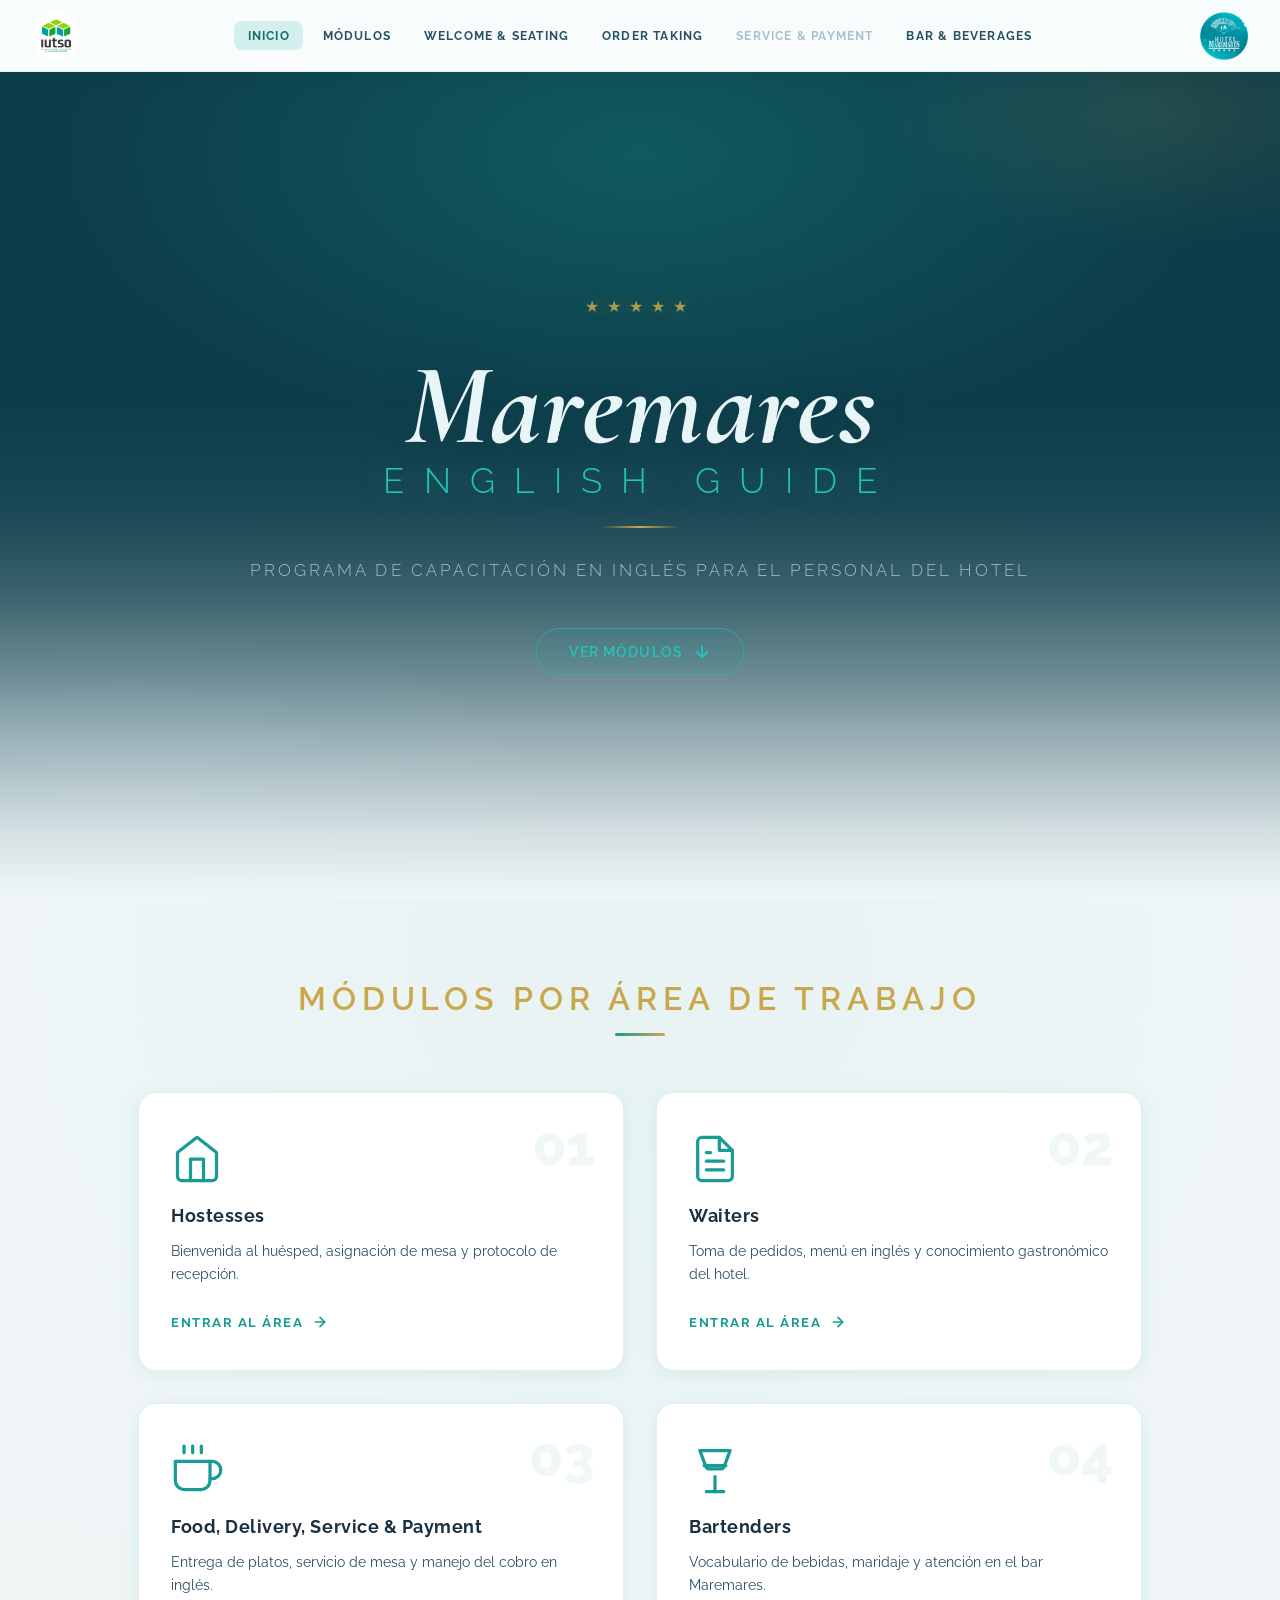
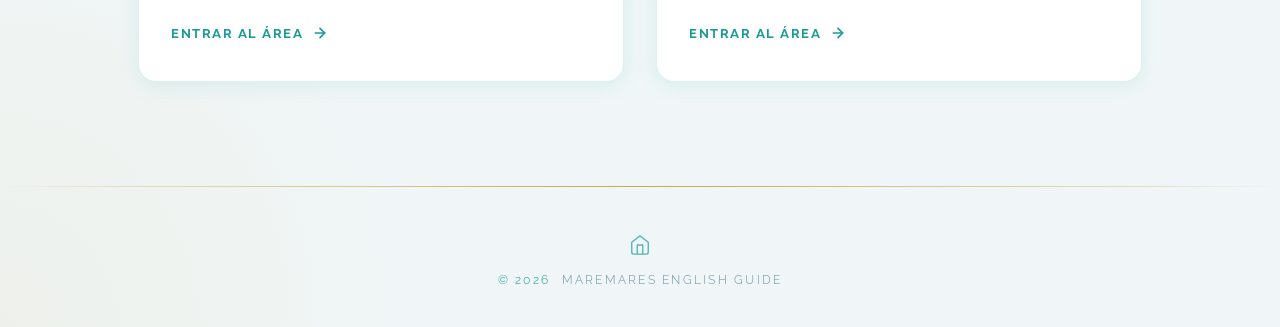
==== commit ce547fe8: "2nd section added" ====
--- a/index.html
+++ b/index.html
@@ -36,7 +36,7 @@
             <a href="#modulesSection" class="nav-link" id="navModulos">Módulos</a>
             <!-- Enlace al Módulo 1 ya creado -->
             <a href="welcome.html" class="nav-link nav-link--module">Welcome &amp; Seating</a>
-            <a href="#" class="nav-link nav-link--module nav-link--disabled" aria-disabled="true" title="Próximamente">Order Taking</a>
+            <a href="modulo2.html" class="nav-link nav-link--module">Order Taking</a>
             <a href="#" class="nav-link nav-link--module nav-link--disabled" aria-disabled="true" title="Próximamente">Service &amp; Payment</a>
             <a href="modulo4.html" class="nav-link nav-link--module">Bar &amp; Beverages</a>
         </nav>
@@ -106,7 +106,7 @@
                     </svg>
                 </div>
                 <div class="module-card__number" aria-hidden="true">01</div>
-                <h3 class="module-card__title">Welcome &amp; Seating</h3>
+                <h3 class="module-card__title">Hostesses</h3>
                 <p class="module-card__desc">Bienvenida al huésped, asignación de mesa y protocolo de recepción.</p>
                 <div class="module-card__cta">
                     <span>Entrar al Área</span>
@@ -117,7 +117,7 @@
             </a>
 
             <!-- TARJETA 2: Order Taking & Food Knowledge -->
-            <a href="#" class="module-card reveal-element">
+            <a href="modulo2.html" class="module-card reveal-element">
                 <div class="module-card__icon" aria-hidden="true">
                     <!-- Ícono SVG: bloc de notas / pedido -->
                     <svg xmlns="http://www.w3.org/2000/svg" viewBox="0 0 24 24" fill="none" stroke="currentColor" stroke-width="1.5" stroke-linecap="round" stroke-linejoin="round">
@@ -128,7 +128,7 @@
                     </svg>
                 </div>
                 <div class="module-card__number" aria-hidden="true">02</div>
-                <h3 class="module-card__title">Order Taking &amp; Food Knowledge</h3>
+                <h3 class="module-card__title">Waiters</h3>
                 <p class="module-card__desc">Toma de pedidos, menú en inglés y conocimiento gastronómico del hotel.</p>
                 <div class="module-card__cta">
                     <span>Entrar al Área</span>
@@ -170,7 +170,7 @@
                     </svg>
                 </div>
                 <div class="module-card__number" aria-hidden="true">04</div>
-                <h3 class="module-card__title">Bar, Beverages &amp; Pairing</h3>
+                <h3 class="module-card__title">Bartenders</h3>
                 <p class="module-card__desc">Vocabulario de bebidas, maridaje y atención en el bar Maremares.</p>
                 <div class="module-card__cta">
                     <span>Entrar al Área</span>
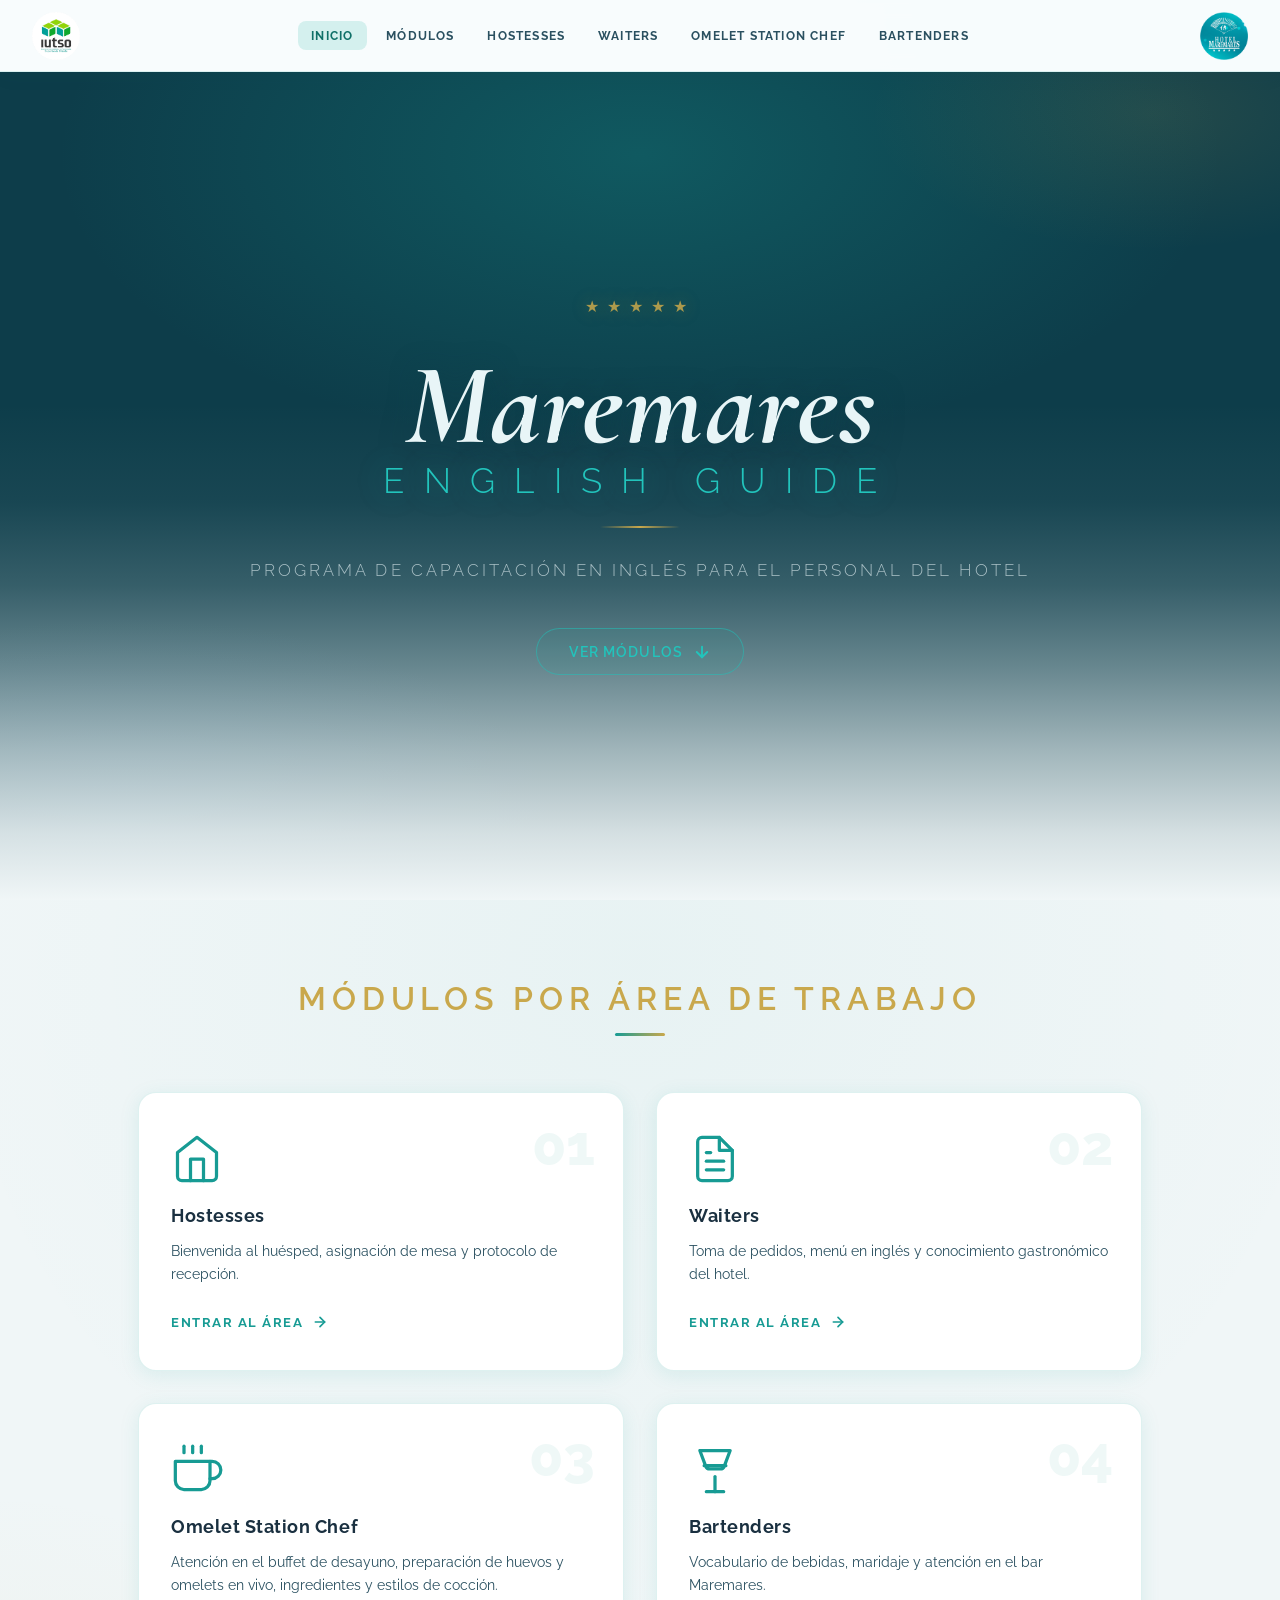
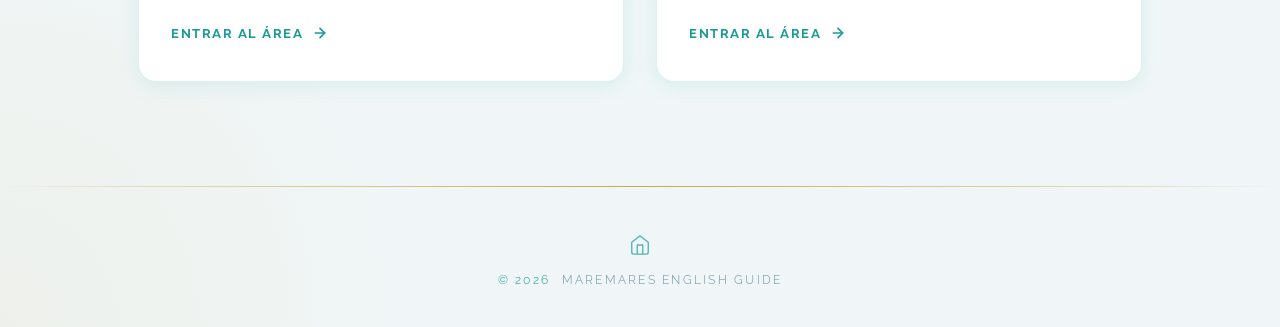
==== commit 46ab99f0: "Added section 3 Finished" ====
--- a/index.html
+++ b/index.html
@@ -1,4 +1,4 @@
-﻿<!DOCTYPE html>
+<!DOCTYPE html>
 <html lang="es">
 <head>
     <meta charset="UTF-8">
@@ -35,10 +35,10 @@
             <a href="#heroCard" class="nav-link nav-link--active" id="navInicio">Inicio</a>
             <a href="#modulesSection" class="nav-link" id="navModulos">Módulos</a>
             <!-- Enlace al Módulo 1 ya creado -->
-            <a href="welcome.html" class="nav-link nav-link--module">Welcome &amp; Seating</a>
-            <a href="modulo2.html" class="nav-link nav-link--module">Order Taking</a>
-            <a href="#" class="nav-link nav-link--module nav-link--disabled" aria-disabled="true" title="Próximamente">Service &amp; Payment</a>
-            <a href="modulo4.html" class="nav-link nav-link--module">Bar &amp; Beverages</a>
+            <a href="welcome.html" class="nav-link nav-link--module">Hostesses</a>
+            <a href="modulo2.html" class="nav-link nav-link--module">Waiters</a>
+            <a href="modulo3.html" class="nav-link nav-link--module">Omelet Station Chef</a>
+            <a href="modulo4.html" class="nav-link nav-link--module">Bartenders</a>
         </nav>
 
         <!-- Logo derecho: Hotel Maremares → enlaza a hotelmaremares.com -->
@@ -138,8 +138,8 @@
                 </div>
             </a>
 
-            <!-- TARJETA 3: Food, Delivery, Service & Payment -->
-            <a href="#" class="module-card reveal-element">
+            <!-- TARJETA 3: Omelet Station Chef -->
+            <a href="modulo3.html" class="module-card reveal-element">
                 <div class="module-card__icon" aria-hidden="true">
                     <!-- Ícono SVG: bandeja / servicio -->
                     <svg xmlns="http://www.w3.org/2000/svg" viewBox="0 0 24 24" fill="none" stroke="currentColor" stroke-width="1.5" stroke-linecap="round" stroke-linejoin="round">
@@ -150,8 +150,8 @@
                     </svg>
                 </div>
                 <div class="module-card__number" aria-hidden="true">03</div>
-                <h3 class="module-card__title">Food, Delivery, Service &amp; Payment</h3>
-                <p class="module-card__desc">Entrega de platos, servicio de mesa y manejo del cobro en inglés.</p>
+                <h3 class="module-card__title">Omelet Station Chef</h3>
+                <p class="module-card__desc">Atención en el buffet de desayuno, preparación de huevos y omelets en vivo, ingredientes y estilos de cocción.</p>
                 <div class="module-card__cta">
                     <span>Entrar al Área</span>
                     <svg class="cta-arrow" xmlns="http://www.w3.org/2000/svg" viewBox="0 0 24 24" fill="none" stroke="currentColor" stroke-width="2.5" stroke-linecap="round" stroke-linejoin="round">
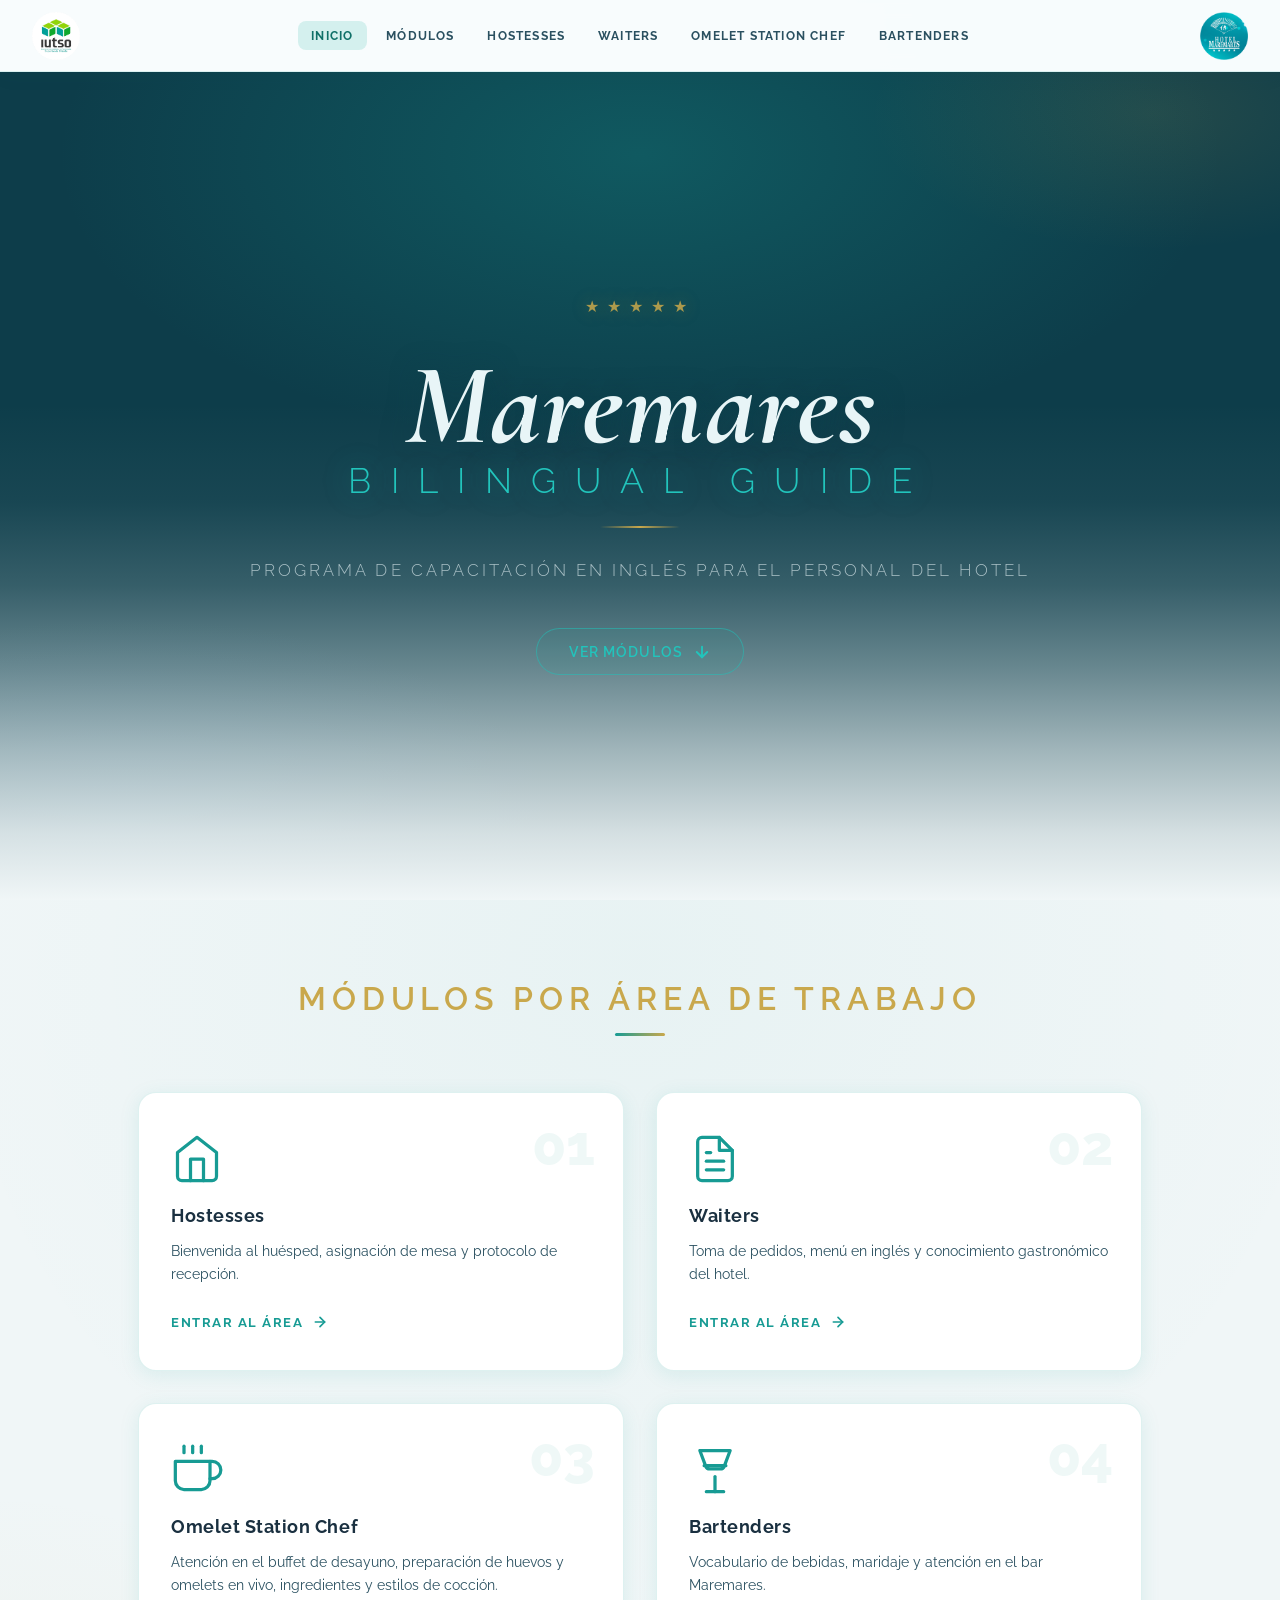
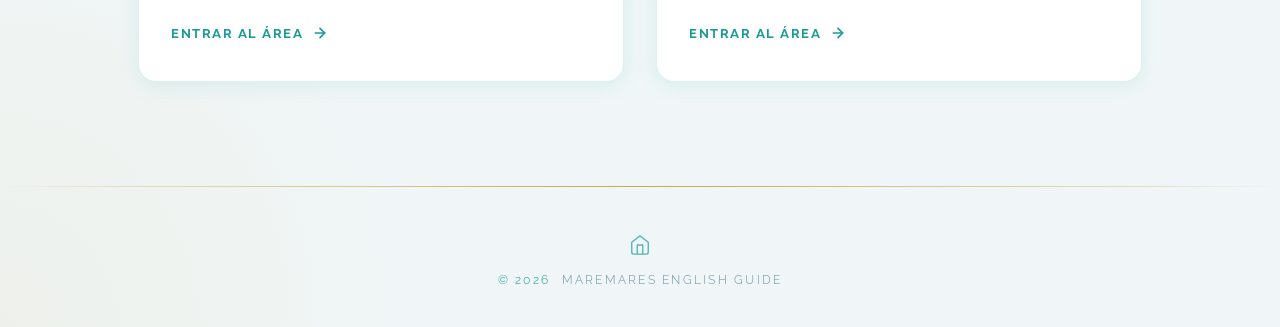
==== commit df70cb25: "Add files via upload" ====
--- a/index.html
+++ b/index.html
@@ -1,4 +1,4 @@
-<!DOCTYPE html>
+﻿<!DOCTYPE html>
 <html lang="es">
 <head>
     <meta charset="UTF-8">
@@ -63,7 +63,7 @@
 
             <h1 class="hero-title">
                 <span class="hero-title__main">Maremares</span>
-                <span class="hero-title__accent">English Guide</span>
+                <span class="hero-title__accent">Bilingual Guide</span>
             </h1>
 
             <div class="hero-divider" aria-hidden="true"></div>
